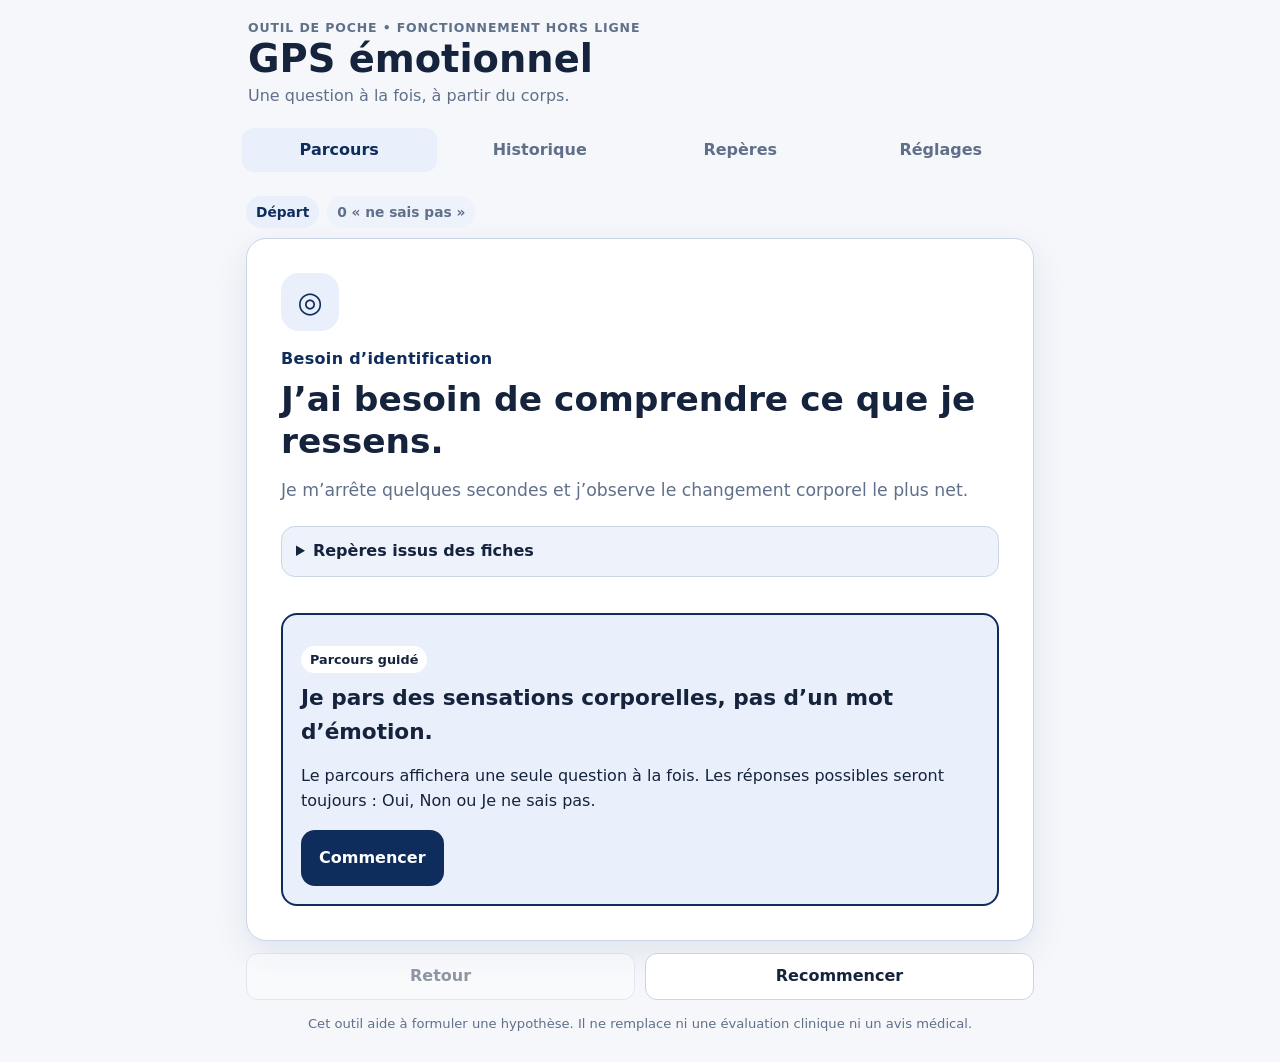
==== index.html @ 55e202b9 "Add files via upload" ====
<!doctype html>
<html lang="fr">
<head>
  <meta charset="utf-8">
  <meta name="viewport" content="width=device-width, initial-scale=1, viewport-fit=cover">
  <meta name="theme-color" content="#0f2d5c">
  <meta name="description" content="GPS émotionnel de poche : un parcours guidé, une question à la fois, pour formuler une hypothèse émotionnelle à partir des sensations corporelles.">
  <title>GPS émotionnel</title>
  <link rel="manifest" href="manifest.webmanifest">
  <link rel="icon" href="icons/icon-192.png" sizes="192x192">
  <link rel="apple-touch-icon" href="icons/icon-192.png">
  <link rel="stylesheet" href="styles.css">
</head>
<body>
  <a class="skip-link" href="#main">Aller au contenu</a>

  <header class="app-header">
    <div>
      <p class="eyebrow">Outil de poche • fonctionnement hors ligne</p>
      <h1>GPS émotionnel</h1>
      <p class="subtitle">Une question à la fois, à partir du corps.</p>
    </div>
    <button id="installButton" class="icon-button hidden" type="button" aria-label="Installer l’application">Installer</button>
  </header>

  <nav class="tabs" aria-label="Navigation principale">
    <button class="tab active" type="button" data-view="journey" aria-current="page">Parcours</button>
    <button class="tab" type="button" data-view="history">Historique</button>
    <button class="tab" type="button" data-view="references">Repères</button>
    <button class="tab" type="button" data-view="settings">Réglages</button>
  </nav>

  <main id="main" class="app-main">
    <section id="journeyView" class="view active" aria-labelledby="journeyTitle">
      <div class="journey-status" aria-label="Progression du parcours">
        <span id="stepLabel" class="status-chip">Départ</span>
        <span id="uncertaintyChip" class="status-chip neutral">0 « ne sais pas »</span>
      </div>

      <article class="question-card" aria-live="polite" aria-atomic="true">
        <div id="questionIcon" class="question-icon" aria-hidden="true">◎</div>
        <p id="questionKicker" class="question-kicker">Besoin d’identification</p>
        <h2 id="journeyTitle">J’ai besoin de comprendre ce que je ressens.</h2>
        <p id="questionText" class="question-text">Je m’arrête quelques secondes et j’observe le changement corporel le plus net.</p>

        <details id="questionDetails" class="question-details">
          <summary>Repères issus des fiches</summary>
          <div id="detailsContent"></div>
        </details>

        <div id="answerButtons" class="answer-grid" role="group" aria-label="Réponse">
          <button class="answer yes" type="button" data-answer="yes"><span>Oui</span><small>cela correspond</small></button>
          <button class="answer no" type="button" data-answer="no"><span>Non</span><small>cela ne correspond pas</small></button>
          <button class="answer unknown" type="button" data-answer="unknown"><span>Je ne sais pas</span><small>je marque l’incertitude</small></button>
        </div>

        <div id="candidatePanel" class="candidate-panel hidden"></div>
        <div id="resultPanel" class="result-panel hidden"></div>
      </article>

      <div class="journey-actions">
        <button id="backButton" class="secondary-button" type="button" disabled>Retour</button>
        <button id="restartButton" class="secondary-button" type="button">Recommencer</button>
      </div>

      <p class="clinical-note">Cet outil aide à formuler une hypothèse. Il ne remplace ni une évaluation clinique ni un avis médical.</p>
    </section>

    <section id="historyView" class="view" aria-labelledby="historyTitle">
      <div class="section-heading">
        <div>
          <p class="eyebrow">Données conservées uniquement sur cet appareil</p>
          <h2 id="historyTitle">Historique personnel</h2>
        </div>
        <div class="toolbar">
          <button id="exportCsvButton" class="secondary-button" type="button">Exporter CSV</button>
          <button id="exportJsonButton" class="secondary-button" type="button">Exporter JSON</button>
        </div>
      </div>
      <div id="historyEmpty" class="empty-state">Aucune observation enregistrée.</div>
      <div id="historyList" class="history-list"></div>
      <button id="clearHistoryButton" class="danger-button" type="button">Effacer l’historique local</button>
    </section>

    <section id="referencesView" class="view" aria-labelledby="referencesTitle">
      <div class="section-heading">
        <div>
          <p class="eyebrow">Transparence du modèle</p>
          <h2 id="referencesTitle">Repères et limites</h2>
        </div>
      </div>

      <article class="info-block">
        <h3>Principe de l’outil</h3>
        <p>Le parcours part des sensations corporelles, formule une hypothèse, puis vérifie la fonction adaptative proposée. Une même sensation peut correspondre à plusieurs états et plusieurs émotions peuvent coexister.</p>
      </article>

      <article class="info-block">
        <h3>Contenu repris des trois fiches initiales</h3>
        <ul>
          <li>Zones corporelles : tête/visage, gorge/poitrine, ventre, muscles/corps entier, sens/environnement.</li>
          <li>Profils : joie, colère, peur, tristesse, dégoût, anxiété, honte, apaisement.</li>
          <li>États à distinguer : surcharge sensorielle et fatigue/vide.</li>
          <li>Fonctions adaptatives formulées dans la fiche de psychoéducation.</li>
        </ul>
      </article>

      <article class="info-block">
        <h3>Références scientifiques utilisées pour l’architecture</h3>
        <ol class="references-list">
          <li>Nummenmaa L. et al. (2014). <em>Bodily maps of emotions</em>. PNAS, 111(2), 646–651.</li>
          <li>Kinnaird E. et al. (2019). <em>Investigating alexithymia in autism: A systematic review and meta-analysis</em>.</li>
          <li>Garfinkel S. N. et al. (2016). <em>Discrepancies between dimensions of interoception in autism</em>.</li>
          <li>Quadt L. et al. (2021). <em>Interoceptive training to target anxiety in autistic adults (ADIE)</em>.</li>
          <li>Costache M. E. et al. (2024). <em>Exploring emotion control and alexithymia in autistic adults using ecological momentary assessment</em>.</li>
        </ol>
      </article>

      <article class="warning-block">
        <h3>Limites importantes</h3>
        <p>Les signatures corporelles ne sont pas des biomarqueurs individuels. Le résultat est une hypothèse de travail. Un symptôme inhabituel, brutal ou médicalement inquiétant doit être évalué comme tel avant d’être interprété comme une émotion.</p>
      </article>
    </section>

    <section id="settingsView" class="view" aria-labelledby="settingsTitle">
      <div class="section-heading">
        <div>
          <p class="eyebrow">Confort de lecture</p>
          <h2 id="settingsTitle">Réglages</h2>
        </div>
      </div>

      <div class="settings-grid">
        <label class="setting-row" for="largeTextToggle">
          <span><strong>Texte agrandi</strong><small>Augmente la taille et l’espacement.</small></span>
          <input id="largeTextToggle" type="checkbox">
        </label>
        <label class="setting-row" for="contrastToggle">
          <span><strong>Contraste renforcé</strong><small>Accentue les contours et réduit les effets décoratifs.</small></span>
          <input id="contrastToggle" type="checkbox">
        </label>
        <label class="setting-row" for="motionToggle">
          <span><strong>Réduire les mouvements</strong><small>Désactive les transitions visuelles.</small></span>
          <input id="motionToggle" type="checkbox">
        </label>
      </div>

      <article class="info-block install-help">
        <h3>Installer sur le téléphone</h3>
        <p><strong>Android/Chrome :</strong> menu du navigateur → « Installer l’application » ou « Ajouter à l’écran d’accueil ».</p>
        <p><strong>iPhone/Safari :</strong> bouton Partager → « Sur l’écran d’accueil ».</p>
      </article>
    </section>
  </main>

  <div id="toast" class="toast" role="status" aria-live="polite"></div>
  <script src="app.js" defer></script>
</body>
</html>
---- styles.css ----
:root {
  color-scheme: light dark;
  --bg: #f5f7fb;
  --surface: #ffffff;
  --surface-soft: #eef3fb;
  --text: #15233d;
  --muted: #60708a;
  --border: #c9d4e5;
  --primary: #0f2d5c;
  --primary-soft: #e9f0fb;
  --yes: #1e7a45;
  --yes-soft: #eaf7ef;
  --no: #b5363b;
  --no-soft: #fff0f1;
  --unknown: #9a6414;
  --unknown-soft: #fff7e6;
  --shadow: 0 12px 34px rgba(15, 45, 92, 0.09);
  --radius: 20px;
  --tap: 56px;
  font-family: Inter, ui-sans-serif, system-ui, -apple-system, BlinkMacSystemFont, "Segoe UI", sans-serif;
}

@media (prefers-color-scheme: dark) {
  :root {
    --bg: #0d1422;
    --surface: #151f31;
    --surface-soft: #1b2940;
    --text: #f2f6ff;
    --muted: #b6c2d6;
    --border: #33445f;
    --primary: #9ec3ff;
    --primary-soft: #203858;
    --yes: #75d59b;
    --yes-soft: #153826;
    --no: #ff9da1;
    --no-soft: #4a2024;
    --unknown: #ffd284;
    --unknown-soft: #4b3517;
    --shadow: none;
  }
}

* { box-sizing: border-box; }
html { background: var(--bg); }
body {
  margin: 0;
  min-height: 100vh;
  background: var(--bg);
  color: var(--text);
  line-height: 1.55;
}
button, input, textarea { font: inherit; }
button { -webkit-tap-highlight-color: transparent; }
button:focus-visible, input:focus-visible, textarea:focus-visible, summary:focus-visible {
  outline: 3px solid #6aa6ff;
  outline-offset: 3px;
}
.hidden { display: none !important; }
.skip-link {
  position: absolute;
  left: -999px;
  top: 8px;
  padding: 10px 14px;
  background: var(--surface);
  color: var(--text);
  border: 2px solid var(--primary);
  border-radius: 10px;
  z-index: 100;
}
.skip-link:focus { left: 8px; }

.app-header {
  display: flex;
  align-items: center;
  justify-content: space-between;
  gap: 16px;
  max-width: 820px;
  margin: 0 auto;
  padding: calc(18px + env(safe-area-inset-top)) 18px 12px;
}
.eyebrow {
  margin: 0 0 2px;
  color: var(--muted);
  font-size: .78rem;
  letter-spacing: .07em;
  text-transform: uppercase;
  font-weight: 750;
}
h1 { margin: 0; font-size: clamp(1.6rem, 7vw, 2.4rem); line-height: 1.05; }
.subtitle { margin: 4px 0 0; color: var(--muted); }
.icon-button, .secondary-button, .danger-button {
  min-height: 44px;
  padding: 10px 14px;
  border-radius: 12px;
  border: 1px solid var(--border);
  background: var(--surface);
  color: var(--text);
  font-weight: 750;
  cursor: pointer;
}
.danger-button { border-color: var(--no); color: var(--no); }

.tabs {
  position: sticky;
  top: 0;
  z-index: 10;
  display: grid;
  grid-template-columns: repeat(4, 1fr);
  gap: 6px;
  max-width: 820px;
  margin: 0 auto;
  padding: 8px 12px;
  background: color-mix(in srgb, var(--bg) 88%, transparent);
  backdrop-filter: blur(12px);
}
.tab {
  min-height: 44px;
  border: 0;
  border-radius: 12px;
  background: transparent;
  color: var(--muted);
  font-weight: 750;
  cursor: pointer;
}
.tab.active { background: var(--primary-soft); color: var(--primary); }

.app-main { max-width: 820px; margin: 0 auto; padding: 12px 16px calc(28px + env(safe-area-inset-bottom)); }
.view { display: none; }
.view.active { display: block; }

.journey-status { display: flex; flex-wrap: wrap; gap: 8px; margin: 4px 0 10px; }
.status-chip {
  display: inline-flex;
  align-items: center;
  min-height: 32px;
  padding: 5px 10px;
  border-radius: 999px;
  background: var(--primary-soft);
  color: var(--primary);
  font-size: .86rem;
  font-weight: 800;
}
.status-chip.neutral { background: var(--surface-soft); color: var(--muted); }

.question-card {
  min-height: 520px;
  padding: clamp(20px, 5vw, 34px);
  border: 1px solid var(--border);
  border-radius: var(--radius);
  background: var(--surface);
  box-shadow: var(--shadow);
  display: flex;
  flex-direction: column;
  justify-content: center;
}
.question-icon {
  width: 58px;
  height: 58px;
  display: grid;
  place-items: center;
  border-radius: 18px;
  background: var(--primary-soft);
  color: var(--primary);
  font-size: 1.8rem;
  font-weight: 900;
  margin-bottom: 16px;
}
.question-kicker { margin: 0 0 7px; color: var(--primary); font-weight: 850; letter-spacing: .02em; }
.question-card h2 { margin: 0; font-size: clamp(1.45rem, 6vw, 2.15rem); line-height: 1.22; }
.question-text { margin: 14px 0 18px; font-size: 1.08rem; color: var(--muted); }
.question-details {
  margin: 4px 0 22px;
  padding: 12px 14px;
  border: 1px solid var(--border);
  border-radius: 14px;
  background: var(--surface-soft);
}
.question-details summary { cursor: pointer; font-weight: 800; }
.question-details ul { margin: 10px 0 0; padding-left: 20px; }

.answer-grid { display: grid; grid-template-columns: repeat(3, 1fr); gap: 10px; margin-top: auto; }
.answer {
  min-height: 88px;
  border: 2px solid currentColor;
  border-radius: 16px;
  padding: 12px 8px;
  background: transparent;
  cursor: pointer;
  display: flex;
  flex-direction: column;
  justify-content: center;
  gap: 2px;
}
.answer span { font-size: 1.1rem; font-weight: 900; }
.answer small { font-size: .75rem; line-height: 1.2; }
.answer.yes { color: var(--yes); background: var(--yes-soft); }
.answer.no { color: var(--no); background: var(--no-soft); }
.answer.unknown { color: var(--unknown); background: var(--unknown-soft); }
.answer:active { transform: translateY(1px); }

.candidate-panel, .result-panel {
  margin-top: 14px;
  padding: 18px;
  border: 2px solid var(--primary);
  border-radius: 16px;
  background: var(--primary-soft);
}
.candidate-panel h3, .result-panel h3 { margin: 0 0 8px; font-size: 1.35rem; }
.candidate-tag { display: inline-flex; margin-bottom: 8px; padding: 4px 9px; border-radius: 999px; background: var(--surface); font-size: .8rem; font-weight: 850; }
.result-emotions { display: grid; gap: 10px; margin: 12px 0; }
.result-emotion { padding: 14px; border: 1px solid var(--border); border-radius: 14px; background: var(--surface); }
.result-emotion strong { font-size: 1.15rem; }
.result-meta { display: grid; grid-template-columns: repeat(2, 1fr); gap: 10px; margin: 12px 0; }
.metric { padding: 12px; border-radius: 12px; background: var(--surface); border: 1px solid var(--border); }
.metric small { display: block; color: var(--muted); }
.result-form { display: grid; gap: 12px; margin-top: 18px; }
.result-form label { font-weight: 800; }
.result-form input[type="range"] { width: 100%; }
.result-form textarea {
  width: 100%;
  min-height: 94px;
  margin-top: 6px;
  padding: 12px;
  resize: vertical;
  border: 1px solid var(--border);
  border-radius: 12px;
  background: var(--surface);
  color: var(--text);
}
.primary-button {
  min-height: var(--tap);
  border: 0;
  border-radius: 14px;
  padding: 12px 18px;
  background: var(--primary);
  color: #fff;
  font-weight: 900;
  cursor: pointer;
}

.journey-actions { display: flex; justify-content: space-between; gap: 10px; margin-top: 12px; }
.journey-actions button { flex: 1; }
button:disabled { opacity: .45; cursor: not-allowed; }
.clinical-note { margin: 14px 6px 0; color: var(--muted); font-size: .82rem; text-align: center; }

.section-heading { display: flex; align-items: end; justify-content: space-between; gap: 16px; margin: 8px 0 18px; }
.section-heading h2 { margin: 0; }
.toolbar { display: flex; flex-wrap: wrap; gap: 8px; }
.empty-state, .info-block, .warning-block {
  margin: 12px 0;
  padding: 18px;
  border: 1px solid var(--border);
  border-radius: 16px;
  background: var(--surface);
}
.warning-block { border-color: var(--unknown); background: var(--unknown-soft); }
.info-block h3, .warning-block h3 { margin-top: 0; }
.references-list { padding-left: 20px; }
.history-list { display: grid; gap: 10px; margin-bottom: 14px; }
.history-item { padding: 15px; border: 1px solid var(--border); border-radius: 14px; background: var(--surface); }
.history-item h3 { margin: 0 0 3px; }
.history-item p { margin: 5px 0; color: var(--muted); }
.history-item .history-meta { display: flex; flex-wrap: wrap; gap: 7px; margin-top: 8px; }
.history-item .status-chip { font-size: .75rem; }

.settings-grid { display: grid; gap: 10px; }
.setting-row {
  display: flex;
  align-items: center;
  justify-content: space-between;
  gap: 20px;
  min-height: 78px;
  padding: 14px 16px;
  border: 1px solid var(--border);
  border-radius: 15px;
  background: var(--surface);
}
.setting-row small { display: block; color: var(--muted); }
.setting-row input { width: 24px; height: 24px; }
.install-help { margin-top: 18px; }
.toast {
  position: fixed;
  left: 50%;
  bottom: calc(16px + env(safe-area-inset-bottom));
  transform: translateX(-50%);
  max-width: calc(100% - 32px);
  padding: 12px 16px;
  border-radius: 12px;
  background: #061a38;
  color: white;
  box-shadow: var(--shadow);
  opacity: 0;
  pointer-events: none;
  transition: opacity .18s ease;
  z-index: 100;
}
.toast.show { opacity: 1; }

body.large-text { font-size: 1.14rem; }
body.large-text .question-card { min-height: 600px; }
body.high-contrast { --border: #3b4a63; --shadow: none; }
body.high-contrast .question-card, body.high-contrast .info-block, body.high-contrast .history-item { border-width: 2px; }
body.reduce-motion *, body.reduce-motion *::before, body.reduce-motion *::after { transition: none !important; scroll-behavior: auto !important; }

@media (max-width: 620px) {
  .answer-grid { grid-template-columns: 1fr; }
  .answer { min-height: 66px; flex-direction: row; align-items: center; justify-content: space-between; text-align: left; padding: 12px 16px; }
  .answer small { text-align: right; max-width: 52%; }
  .question-card { min-height: 0; }
  .section-heading { align-items: stretch; flex-direction: column; }
  .toolbar { display: grid; grid-template-columns: 1fr 1fr; }
  .result-meta { grid-template-columns: 1fr; }
  .tab { font-size: .82rem; }
}
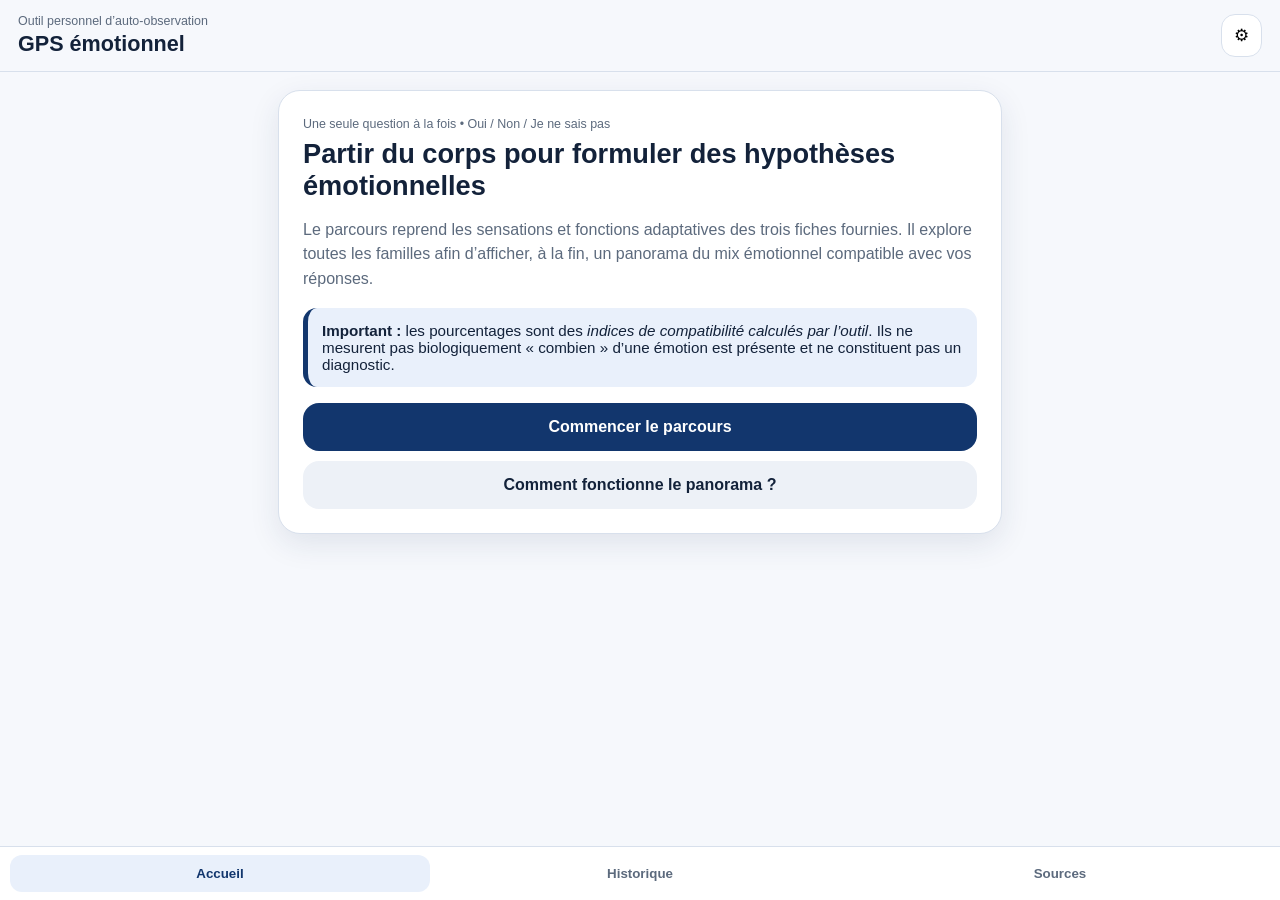
==== commit 93666538: "Add files via upload" ====
--- a/index.html
+++ b/index.html
@@ -2,158 +2,50 @@
 <html lang="fr">
 <head>
   <meta charset="utf-8">
-  <meta name="viewport" content="width=device-width, initial-scale=1, viewport-fit=cover">
-  <meta name="theme-color" content="#0f2d5c">
-  <meta name="description" content="GPS émotionnel de poche : un parcours guidé, une question à la fois, pour formuler une hypothèse émotionnelle à partir des sensations corporelles.">
+  <meta name="viewport" content="width=device-width,initial-scale=1,viewport-fit=cover">
+  <meta name="theme-color" content="#12366d">
+  <meta name="apple-mobile-web-app-capable" content="yes">
+  <meta name="apple-mobile-web-app-status-bar-style" content="default">
+  <meta name="apple-mobile-web-app-title" content="GPS émotionnel">
   <title>GPS émotionnel</title>
   <link rel="manifest" href="manifest.webmanifest">
-  <link rel="icon" href="icons/icon-192.png" sizes="192x192">
   <link rel="apple-touch-icon" href="icons/icon-192.png">
   <link rel="stylesheet" href="styles.css">
 </head>
 <body>
-  <a class="skip-link" href="#main">Aller au contenu</a>
-
   <header class="app-header">
     <div>
-      <p class="eyebrow">Outil de poche • fonctionnement hors ligne</p>
+      <p class="eyebrow">Outil personnel d’auto-observation</p>
       <h1>GPS émotionnel</h1>
-      <p class="subtitle">Une question à la fois, à partir du corps.</p>
     </div>
-    <button id="installButton" class="icon-button hidden" type="button" aria-label="Installer l’application">Installer</button>
+    <button id="settingsBtn" class="icon-btn" type="button" aria-label="Réglages">⚙</button>
   </header>
 
-  <nav class="tabs" aria-label="Navigation principale">
-    <button class="tab active" type="button" data-view="journey" aria-current="page">Parcours</button>
-    <button class="tab" type="button" data-view="history">Historique</button>
-    <button class="tab" type="button" data-view="references">Repères</button>
-    <button class="tab" type="button" data-view="settings">Réglages</button>
+  <main id="app" class="app-shell" aria-live="polite"></main>
+
+  <nav class="bottom-nav" aria-label="Navigation principale">
+    <button data-view="home" class="nav-btn active" type="button">Accueil</button>
+    <button data-view="history" class="nav-btn" type="button">Historique</button>
+    <button data-view="sources" class="nav-btn" type="button">Sources</button>
   </nav>
 
-  <main id="main" class="app-main">
-    <section id="journeyView" class="view active" aria-labelledby="journeyTitle">
-      <div class="journey-status" aria-label="Progression du parcours">
-        <span id="stepLabel" class="status-chip">Départ</span>
-        <span id="uncertaintyChip" class="status-chip neutral">0 « ne sais pas »</span>
-      </div>
+  <dialog id="settingsDialog">
+    <div class="dialog-head">
+      <h2>Réglages</h2>
+      <button id="closeSettings" class="icon-btn" type="button" aria-label="Fermer">✕</button>
+    </div>
+    <label class="setting-row">Taille du texte
+      <select id="fontSizeSelect">
+        <option value="normal">Normale</option>
+        <option value="large">Grande</option>
+        <option value="xlarge">Très grande</option>
+      </select>
+    </label>
+    <label class="setting-row"><input id="contrastToggle" type="checkbox"> Contraste renforcé</label>
+    <label class="setting-row"><input id="motionToggle" type="checkbox"> Réduire les animations</label>
+    <button id="clearHistoryBtn" class="danger-btn" type="button">Effacer l’historique</button>
+  </dialog>
 
-      <article class="question-card" aria-live="polite" aria-atomic="true">
-        <div id="questionIcon" class="question-icon" aria-hidden="true">◎</div>
-        <p id="questionKicker" class="question-kicker">Besoin d’identification</p>
-        <h2 id="journeyTitle">J’ai besoin de comprendre ce que je ressens.</h2>
-        <p id="questionText" class="question-text">Je m’arrête quelques secondes et j’observe le changement corporel le plus net.</p>
-
-        <details id="questionDetails" class="question-details">
-          <summary>Repères issus des fiches</summary>
-          <div id="detailsContent"></div>
-        </details>
-
-        <div id="answerButtons" class="answer-grid" role="group" aria-label="Réponse">
-          <button class="answer yes" type="button" data-answer="yes"><span>Oui</span><small>cela correspond</small></button>
-          <button class="answer no" type="button" data-answer="no"><span>Non</span><small>cela ne correspond pas</small></button>
-          <button class="answer unknown" type="button" data-answer="unknown"><span>Je ne sais pas</span><small>je marque l’incertitude</small></button>
-        </div>
-
-        <div id="candidatePanel" class="candidate-panel hidden"></div>
-        <div id="resultPanel" class="result-panel hidden"></div>
-      </article>
-
-      <div class="journey-actions">
-        <button id="backButton" class="secondary-button" type="button" disabled>Retour</button>
-        <button id="restartButton" class="secondary-button" type="button">Recommencer</button>
-      </div>
-
-      <p class="clinical-note">Cet outil aide à formuler une hypothèse. Il ne remplace ni une évaluation clinique ni un avis médical.</p>
-    </section>
-
-    <section id="historyView" class="view" aria-labelledby="historyTitle">
-      <div class="section-heading">
-        <div>
-          <p class="eyebrow">Données conservées uniquement sur cet appareil</p>
-          <h2 id="historyTitle">Historique personnel</h2>
-        </div>
-        <div class="toolbar">
-          <button id="exportCsvButton" class="secondary-button" type="button">Exporter CSV</button>
-          <button id="exportJsonButton" class="secondary-button" type="button">Exporter JSON</button>
-        </div>
-      </div>
-      <div id="historyEmpty" class="empty-state">Aucune observation enregistrée.</div>
-      <div id="historyList" class="history-list"></div>
-      <button id="clearHistoryButton" class="danger-button" type="button">Effacer l’historique local</button>
-    </section>
-
-    <section id="referencesView" class="view" aria-labelledby="referencesTitle">
-      <div class="section-heading">
-        <div>
-          <p class="eyebrow">Transparence du modèle</p>
-          <h2 id="referencesTitle">Repères et limites</h2>
-        </div>
-      </div>
-
-      <article class="info-block">
-        <h3>Principe de l’outil</h3>
-        <p>Le parcours part des sensations corporelles, formule une hypothèse, puis vérifie la fonction adaptative proposée. Une même sensation peut correspondre à plusieurs états et plusieurs émotions peuvent coexister.</p>
-      </article>
-
-      <article class="info-block">
-        <h3>Contenu repris des trois fiches initiales</h3>
-        <ul>
-          <li>Zones corporelles : tête/visage, gorge/poitrine, ventre, muscles/corps entier, sens/environnement.</li>
-          <li>Profils : joie, colère, peur, tristesse, dégoût, anxiété, honte, apaisement.</li>
-          <li>États à distinguer : surcharge sensorielle et fatigue/vide.</li>
-          <li>Fonctions adaptatives formulées dans la fiche de psychoéducation.</li>
-        </ul>
-      </article>
-
-      <article class="info-block">
-        <h3>Références scientifiques utilisées pour l’architecture</h3>
-        <ol class="references-list">
-          <li>Nummenmaa L. et al. (2014). <em>Bodily maps of emotions</em>. PNAS, 111(2), 646–651.</li>
-          <li>Kinnaird E. et al. (2019). <em>Investigating alexithymia in autism: A systematic review and meta-analysis</em>.</li>
-          <li>Garfinkel S. N. et al. (2016). <em>Discrepancies between dimensions of interoception in autism</em>.</li>
-          <li>Quadt L. et al. (2021). <em>Interoceptive training to target anxiety in autistic adults (ADIE)</em>.</li>
-          <li>Costache M. E. et al. (2024). <em>Exploring emotion control and alexithymia in autistic adults using ecological momentary assessment</em>.</li>
-        </ol>
-      </article>
-
-      <article class="warning-block">
-        <h3>Limites importantes</h3>
-        <p>Les signatures corporelles ne sont pas des biomarqueurs individuels. Le résultat est une hypothèse de travail. Un symptôme inhabituel, brutal ou médicalement inquiétant doit être évalué comme tel avant d’être interprété comme une émotion.</p>
-      </article>
-    </section>
-
-    <section id="settingsView" class="view" aria-labelledby="settingsTitle">
-      <div class="section-heading">
-        <div>
-          <p class="eyebrow">Confort de lecture</p>
-          <h2 id="settingsTitle">Réglages</h2>
-        </div>
-      </div>
-
-      <div class="settings-grid">
-        <label class="setting-row" for="largeTextToggle">
-          <span><strong>Texte agrandi</strong><small>Augmente la taille et l’espacement.</small></span>
-          <input id="largeTextToggle" type="checkbox">
-        </label>
-        <label class="setting-row" for="contrastToggle">
-          <span><strong>Contraste renforcé</strong><small>Accentue les contours et réduit les effets décoratifs.</small></span>
-          <input id="contrastToggle" type="checkbox">
-        </label>
-        <label class="setting-row" for="motionToggle">
-          <span><strong>Réduire les mouvements</strong><small>Désactive les transitions visuelles.</small></span>
-          <input id="motionToggle" type="checkbox">
-        </label>
-      </div>
-
-      <article class="info-block install-help">
-        <h3>Installer sur le téléphone</h3>
-        <p><strong>Android/Chrome :</strong> menu du navigateur → « Installer l’application » ou « Ajouter à l’écran d’accueil ».</p>
-        <p><strong>iPhone/Safari :</strong> bouton Partager → « Sur l’écran d’accueil ».</p>
-      </article>
-    </section>
-  </main>
-
-  <div id="toast" class="toast" role="status" aria-live="polite"></div>
   <script src="app.js" defer></script>
 </body>
 </html>
--- a/styles.css
+++ b/styles.css
@@ -1,314 +1,24 @@
-:root {
-  color-scheme: light dark;
-  --bg: #f5f7fb;
-  --surface: #ffffff;
-  --surface-soft: #eef3fb;
-  --text: #15233d;
-  --muted: #60708a;
-  --border: #c9d4e5;
-  --primary: #0f2d5c;
-  --primary-soft: #e9f0fb;
-  --yes: #1e7a45;
-  --yes-soft: #eaf7ef;
-  --no: #b5363b;
-  --no-soft: #fff0f1;
-  --unknown: #9a6414;
-  --unknown-soft: #fff7e6;
-  --shadow: 0 12px 34px rgba(15, 45, 92, 0.09);
-  --radius: 20px;
-  --tap: 56px;
-  font-family: Inter, ui-sans-serif, system-ui, -apple-system, BlinkMacSystemFont, "Segoe UI", sans-serif;
+:root{
+  --bg:#f6f8fc;--card:#fff;--text:#13223a;--muted:#5c6a7d;--line:#d8e0ec;
+  --primary:#12366d;--primary-soft:#e9f0fb;--yes:#16794a;--no:#b43b3b;--unknown:#8a6500;
+  --shadow:0 10px 30px rgba(27,50,86,.10);--radius:22px;
 }
-
-@media (prefers-color-scheme: dark) {
-  :root {
-    --bg: #0d1422;
-    --surface: #151f31;
-    --surface-soft: #1b2940;
-    --text: #f2f6ff;
-    --muted: #b6c2d6;
-    --border: #33445f;
-    --primary: #9ec3ff;
-    --primary-soft: #203858;
-    --yes: #75d59b;
-    --yes-soft: #153826;
-    --no: #ff9da1;
-    --no-soft: #4a2024;
-    --unknown: #ffd284;
-    --unknown-soft: #4b3517;
-    --shadow: none;
-  }
-}
-
-* { box-sizing: border-box; }
-html { background: var(--bg); }
-body {
-  margin: 0;
-  min-height: 100vh;
-  background: var(--bg);
-  color: var(--text);
-  line-height: 1.55;
-}
-button, input, textarea { font: inherit; }
-button { -webkit-tap-highlight-color: transparent; }
-button:focus-visible, input:focus-visible, textarea:focus-visible, summary:focus-visible {
-  outline: 3px solid #6aa6ff;
-  outline-offset: 3px;
-}
-.hidden { display: none !important; }
-.skip-link {
-  position: absolute;
-  left: -999px;
-  top: 8px;
-  padding: 10px 14px;
-  background: var(--surface);
-  color: var(--text);
-  border: 2px solid var(--primary);
-  border-radius: 10px;
-  z-index: 100;
-}
-.skip-link:focus { left: 8px; }
-
-.app-header {
-  display: flex;
-  align-items: center;
-  justify-content: space-between;
-  gap: 16px;
-  max-width: 820px;
-  margin: 0 auto;
-  padding: calc(18px + env(safe-area-inset-top)) 18px 12px;
-}
-.eyebrow {
-  margin: 0 0 2px;
-  color: var(--muted);
-  font-size: .78rem;
-  letter-spacing: .07em;
-  text-transform: uppercase;
-  font-weight: 750;
-}
-h1 { margin: 0; font-size: clamp(1.6rem, 7vw, 2.4rem); line-height: 1.05; }
-.subtitle { margin: 4px 0 0; color: var(--muted); }
-.icon-button, .secondary-button, .danger-button {
-  min-height: 44px;
-  padding: 10px 14px;
-  border-radius: 12px;
-  border: 1px solid var(--border);
-  background: var(--surface);
-  color: var(--text);
-  font-weight: 750;
-  cursor: pointer;
-}
-.danger-button { border-color: var(--no); color: var(--no); }
-
-.tabs {
-  position: sticky;
-  top: 0;
-  z-index: 10;
-  display: grid;
-  grid-template-columns: repeat(4, 1fr);
-  gap: 6px;
-  max-width: 820px;
-  margin: 0 auto;
-  padding: 8px 12px;
-  background: color-mix(in srgb, var(--bg) 88%, transparent);
-  backdrop-filter: blur(12px);
-}
-.tab {
-  min-height: 44px;
-  border: 0;
-  border-radius: 12px;
-  background: transparent;
-  color: var(--muted);
-  font-weight: 750;
-  cursor: pointer;
-}
-.tab.active { background: var(--primary-soft); color: var(--primary); }
-
-.app-main { max-width: 820px; margin: 0 auto; padding: 12px 16px calc(28px + env(safe-area-inset-bottom)); }
-.view { display: none; }
-.view.active { display: block; }
-
-.journey-status { display: flex; flex-wrap: wrap; gap: 8px; margin: 4px 0 10px; }
-.status-chip {
-  display: inline-flex;
-  align-items: center;
-  min-height: 32px;
-  padding: 5px 10px;
-  border-radius: 999px;
-  background: var(--primary-soft);
-  color: var(--primary);
-  font-size: .86rem;
-  font-weight: 800;
-}
-.status-chip.neutral { background: var(--surface-soft); color: var(--muted); }
-
-.question-card {
-  min-height: 520px;
-  padding: clamp(20px, 5vw, 34px);
-  border: 1px solid var(--border);
-  border-radius: var(--radius);
-  background: var(--surface);
-  box-shadow: var(--shadow);
-  display: flex;
-  flex-direction: column;
-  justify-content: center;
-}
-.question-icon {
-  width: 58px;
-  height: 58px;
-  display: grid;
-  place-items: center;
-  border-radius: 18px;
-  background: var(--primary-soft);
-  color: var(--primary);
-  font-size: 1.8rem;
-  font-weight: 900;
-  margin-bottom: 16px;
-}
-.question-kicker { margin: 0 0 7px; color: var(--primary); font-weight: 850; letter-spacing: .02em; }
-.question-card h2 { margin: 0; font-size: clamp(1.45rem, 6vw, 2.15rem); line-height: 1.22; }
-.question-text { margin: 14px 0 18px; font-size: 1.08rem; color: var(--muted); }
-.question-details {
-  margin: 4px 0 22px;
-  padding: 12px 14px;
-  border: 1px solid var(--border);
-  border-radius: 14px;
-  background: var(--surface-soft);
-}
-.question-details summary { cursor: pointer; font-weight: 800; }
-.question-details ul { margin: 10px 0 0; padding-left: 20px; }
-
-.answer-grid { display: grid; grid-template-columns: repeat(3, 1fr); gap: 10px; margin-top: auto; }
-.answer {
-  min-height: 88px;
-  border: 2px solid currentColor;
-  border-radius: 16px;
-  padding: 12px 8px;
-  background: transparent;
-  cursor: pointer;
-  display: flex;
-  flex-direction: column;
-  justify-content: center;
-  gap: 2px;
-}
-.answer span { font-size: 1.1rem; font-weight: 900; }
-.answer small { font-size: .75rem; line-height: 1.2; }
-.answer.yes { color: var(--yes); background: var(--yes-soft); }
-.answer.no { color: var(--no); background: var(--no-soft); }
-.answer.unknown { color: var(--unknown); background: var(--unknown-soft); }
-.answer:active { transform: translateY(1px); }
-
-.candidate-panel, .result-panel {
-  margin-top: 14px;
-  padding: 18px;
-  border: 2px solid var(--primary);
-  border-radius: 16px;
-  background: var(--primary-soft);
-}
-.candidate-panel h3, .result-panel h3 { margin: 0 0 8px; font-size: 1.35rem; }
-.candidate-tag { display: inline-flex; margin-bottom: 8px; padding: 4px 9px; border-radius: 999px; background: var(--surface); font-size: .8rem; font-weight: 850; }
-.result-emotions { display: grid; gap: 10px; margin: 12px 0; }
-.result-emotion { padding: 14px; border: 1px solid var(--border); border-radius: 14px; background: var(--surface); }
-.result-emotion strong { font-size: 1.15rem; }
-.result-meta { display: grid; grid-template-columns: repeat(2, 1fr); gap: 10px; margin: 12px 0; }
-.metric { padding: 12px; border-radius: 12px; background: var(--surface); border: 1px solid var(--border); }
-.metric small { display: block; color: var(--muted); }
-.result-form { display: grid; gap: 12px; margin-top: 18px; }
-.result-form label { font-weight: 800; }
-.result-form input[type="range"] { width: 100%; }
-.result-form textarea {
-  width: 100%;
-  min-height: 94px;
-  margin-top: 6px;
-  padding: 12px;
-  resize: vertical;
-  border: 1px solid var(--border);
-  border-radius: 12px;
-  background: var(--surface);
-  color: var(--text);
-}
-.primary-button {
-  min-height: var(--tap);
-  border: 0;
-  border-radius: 14px;
-  padding: 12px 18px;
-  background: var(--primary);
-  color: #fff;
-  font-weight: 900;
-  cursor: pointer;
-}
-
-.journey-actions { display: flex; justify-content: space-between; gap: 10px; margin-top: 12px; }
-.journey-actions button { flex: 1; }
-button:disabled { opacity: .45; cursor: not-allowed; }
-.clinical-note { margin: 14px 6px 0; color: var(--muted); font-size: .82rem; text-align: center; }
-
-.section-heading { display: flex; align-items: end; justify-content: space-between; gap: 16px; margin: 8px 0 18px; }
-.section-heading h2 { margin: 0; }
-.toolbar { display: flex; flex-wrap: wrap; gap: 8px; }
-.empty-state, .info-block, .warning-block {
-  margin: 12px 0;
-  padding: 18px;
-  border: 1px solid var(--border);
-  border-radius: 16px;
-  background: var(--surface);
-}
-.warning-block { border-color: var(--unknown); background: var(--unknown-soft); }
-.info-block h3, .warning-block h3 { margin-top: 0; }
-.references-list { padding-left: 20px; }
-.history-list { display: grid; gap: 10px; margin-bottom: 14px; }
-.history-item { padding: 15px; border: 1px solid var(--border); border-radius: 14px; background: var(--surface); }
-.history-item h3 { margin: 0 0 3px; }
-.history-item p { margin: 5px 0; color: var(--muted); }
-.history-item .history-meta { display: flex; flex-wrap: wrap; gap: 7px; margin-top: 8px; }
-.history-item .status-chip { font-size: .75rem; }
-
-.settings-grid { display: grid; gap: 10px; }
-.setting-row {
-  display: flex;
-  align-items: center;
-  justify-content: space-between;
-  gap: 20px;
-  min-height: 78px;
-  padding: 14px 16px;
-  border: 1px solid var(--border);
-  border-radius: 15px;
-  background: var(--surface);
-}
-.setting-row small { display: block; color: var(--muted); }
-.setting-row input { width: 24px; height: 24px; }
-.install-help { margin-top: 18px; }
-.toast {
-  position: fixed;
-  left: 50%;
-  bottom: calc(16px + env(safe-area-inset-bottom));
-  transform: translateX(-50%);
-  max-width: calc(100% - 32px);
-  padding: 12px 16px;
-  border-radius: 12px;
-  background: #061a38;
-  color: white;
-  box-shadow: var(--shadow);
-  opacity: 0;
-  pointer-events: none;
-  transition: opacity .18s ease;
-  z-index: 100;
-}
-.toast.show { opacity: 1; }
-
-body.large-text { font-size: 1.14rem; }
-body.large-text .question-card { min-height: 600px; }
-body.high-contrast { --border: #3b4a63; --shadow: none; }
-body.high-contrast .question-card, body.high-contrast .info-block, body.high-contrast .history-item { border-width: 2px; }
-body.reduce-motion *, body.reduce-motion *::before, body.reduce-motion *::after { transition: none !important; scroll-behavior: auto !important; }
-
-@media (max-width: 620px) {
-  .answer-grid { grid-template-columns: 1fr; }
-  .answer { min-height: 66px; flex-direction: row; align-items: center; justify-content: space-between; text-align: left; padding: 12px 16px; }
-  .answer small { text-align: right; max-width: 52%; }
-  .question-card { min-height: 0; }
-  .section-heading { align-items: stretch; flex-direction: column; }
-  .toolbar { display: grid; grid-template-columns: 1fr 1fr; }
-  .result-meta { grid-template-columns: 1fr; }
-  .tab { font-size: .82rem; }
-}
+*{box-sizing:border-box}html{font-family:-apple-system,BlinkMacSystemFont,"Segoe UI",Roboto,Arial,sans-serif;background:var(--bg);color:var(--text)}
+body{margin:0;min-height:100vh;padding-bottom:86px}.app-header{position:sticky;top:0;z-index:4;display:flex;justify-content:space-between;align-items:center;padding:calc(14px + env(safe-area-inset-top)) 18px 14px;background:rgba(246,248,252,.96);backdrop-filter:blur(12px);border-bottom:1px solid var(--line)}
+.eyebrow{margin:0 0 3px;color:var(--muted);font-size:.78rem}.app-header h1{margin:0;font-size:1.35rem}.icon-btn{border:1px solid var(--line);background:var(--card);border-radius:14px;padding:10px 12px;font-size:1.05rem}
+.app-shell{max-width:760px;margin:0 auto;padding:18px}.card{background:var(--card);border:1px solid var(--line);border-radius:var(--radius);padding:20px;box-shadow:var(--shadow)}
+.hero{padding:24px}.hero h2{font-size:1.7rem;margin:.2rem 0 .7rem}.hero p{color:var(--muted);line-height:1.55}.notice{background:var(--primary-soft);border-left:5px solid var(--primary);padding:14px;border-radius:14px;margin:16px 0;font-size:.95rem}
+.primary-btn,.secondary-btn,.answer-btn,.danger-btn{width:100%;border:0;border-radius:16px;padding:15px 16px;font-weight:700;font-size:1rem}.primary-btn{background:var(--primary);color:#fff}.secondary-btn{background:#edf1f7;color:var(--text);margin-top:10px}.danger-btn{background:#ffe9e9;color:#8b1f1f;margin-top:20px}
+.progress-wrap{margin-bottom:14px}.progress-track{height:10px;background:#e6ebf2;border-radius:99px;overflow:hidden}.progress-bar{height:100%;background:var(--primary);width:0;transition:width .25s ease}.progress-label{display:flex;justify-content:space-between;color:var(--muted);font-size:.82rem;margin-bottom:7px}
+.question-card .step{color:var(--primary);font-weight:800;font-size:.85rem;text-transform:uppercase;letter-spacing:.04em}.question-card h2{font-size:1.45rem;line-height:1.25;margin:.7rem 0}.question-card p{color:var(--muted);line-height:1.5}.cue-list{margin:14px 0;padding:0;list-style:none;display:grid;gap:8px}.cue-list li{background:#f4f6fa;border-radius:12px;padding:10px 12px}
+.answers{display:grid;gap:10px;margin-top:18px}.answer-btn.yes{background:#e5f5ec;color:var(--yes)}.answer-btn.no{background:#fdeaea;color:var(--no)}.answer-btn.unknown{background:#fff4d8;color:var(--unknown)}
+.small-link{border:0;background:transparent;color:var(--primary);text-decoration:underline;padding:10px 0}.result-header{text-align:center}.result-header h2{font-size:1.6rem;margin:.4rem 0}.confidence{display:inline-block;border-radius:99px;padding:7px 11px;background:var(--primary-soft);font-weight:700}
+.mix-list{display:grid;gap:14px;margin-top:18px}.mix-row{display:grid;grid-template-columns:110px 1fr 48px;align-items:center;gap:10px}.mix-name{font-weight:700}.bar-track{height:14px;background:#e9edf3;border-radius:99px;overflow:hidden}.bar-fill{height:100%;background:var(--primary);border-radius:99px}.mix-value{text-align:right;font-variant-numeric:tabular-nums;font-weight:800}
+.result-note{margin-top:18px;padding:14px;border-radius:14px;background:#fff8dc;color:#594700}.result-grid{display:grid;gap:12px;margin-top:18px}.mini-card{border:1px solid var(--line);border-radius:16px;padding:14px}.mini-card h3{margin:0 0 8px;font-size:1rem}.mini-card p{margin:0;color:var(--muted);line-height:1.45}
+.field{margin-top:16px}.field label{display:block;font-weight:700;margin-bottom:7px}.field input,.field textarea,.field select{width:100%;border:1px solid var(--line);border-radius:14px;padding:12px;font:inherit;background:#fff}.field textarea{min-height:90px;resize:vertical}
+.history-item{border-bottom:1px solid var(--line);padding:14px 0}.history-item:last-child{border:0}.history-top{display:flex;justify-content:space-between;gap:10px}.history-mix{color:var(--muted);font-size:.9rem;margin-top:6px}.empty{text-align:center;color:var(--muted);padding:30px 10px}
+.bottom-nav{position:fixed;bottom:0;left:0;right:0;z-index:5;display:grid;grid-template-columns:repeat(3,1fr);background:rgba(255,255,255,.96);backdrop-filter:blur(14px);border-top:1px solid var(--line);padding:8px 10px calc(8px + env(safe-area-inset-bottom))}.nav-btn{border:0;background:transparent;padding:11px;border-radius:12px;color:var(--muted);font-weight:700}.nav-btn.active{background:var(--primary-soft);color:var(--primary)}
+dialog{width:min(92vw,520px);border:0;border-radius:22px;padding:20px;box-shadow:var(--shadow)}dialog::backdrop{background:rgba(10,20,35,.45)}.dialog-head{display:flex;justify-content:space-between;align-items:center}.setting-row{display:flex;justify-content:space-between;align-items:center;gap:12px;padding:14px 0;border-bottom:1px solid var(--line)}
+body.font-large{font-size:18px}body.font-xlarge{font-size:20px}body.high-contrast{--bg:#fff;--card:#fff;--text:#000;--muted:#222;--line:#000;--primary:#000;--primary-soft:#eee}body.reduce-motion *{transition:none!important;animation:none!important}
+@media(max-width:520px){.mix-row{grid-template-columns:92px 1fr 44px}.app-shell{padding:14px}.card{padding:17px}.hero h2{font-size:1.48rem}.question-card h2{font-size:1.3rem}}
+@media print{.bottom-nav,.app-header,.answer-btn,.primary-btn,.secondary-btn,.icon-btn{display:none!important}body{padding:0}.app-shell{max-width:none}.card{box-shadow:none}}
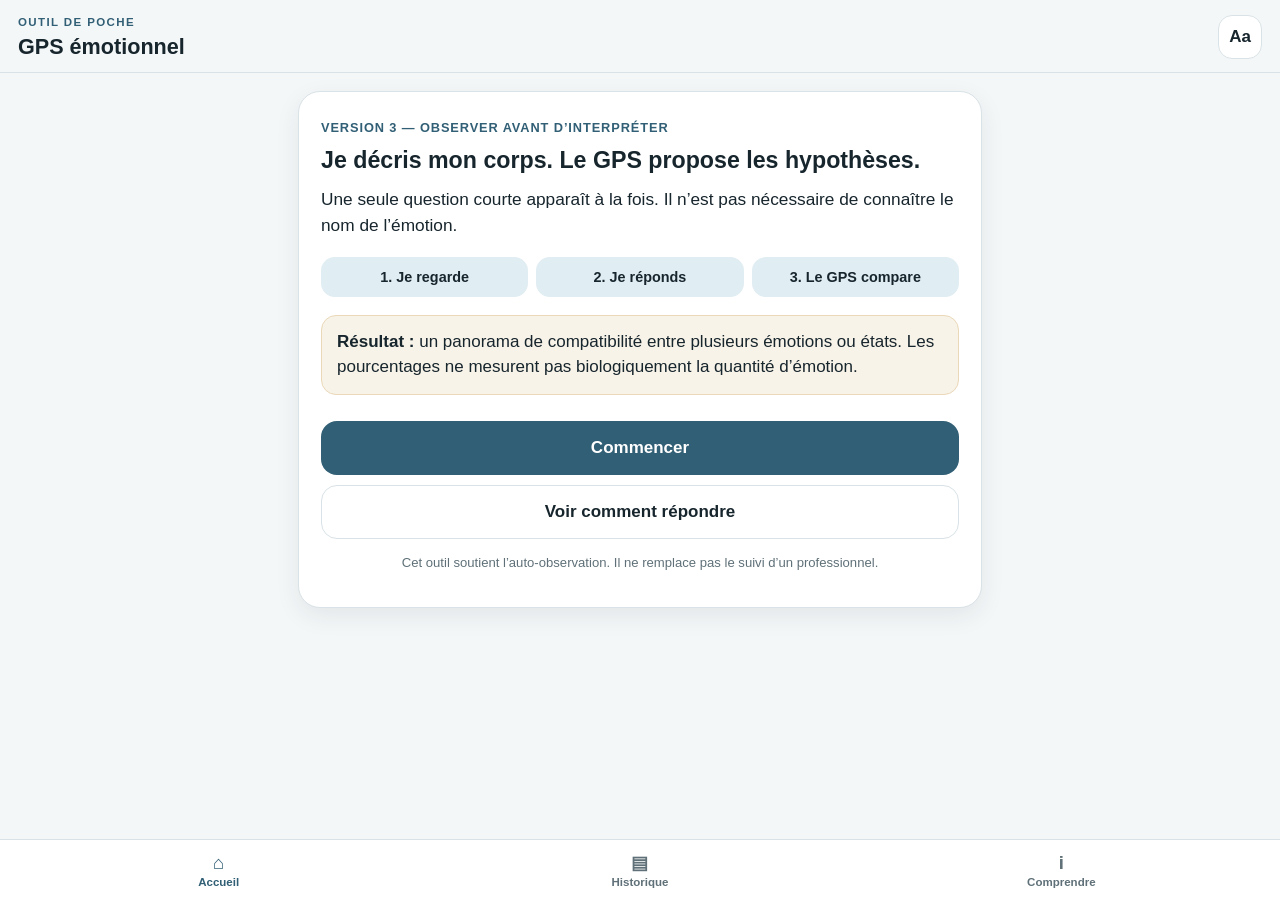
==== commit 1de15021: "Add files via upload" ====
--- a/index.html
+++ b/index.html
@@ -2,12 +2,10 @@
 <html lang="fr">
 <head>
   <meta charset="utf-8">
-  <meta name="viewport" content="width=device-width,initial-scale=1,viewport-fit=cover">
-  <meta name="theme-color" content="#12366d">
-  <meta name="apple-mobile-web-app-capable" content="yes">
-  <meta name="apple-mobile-web-app-status-bar-style" content="default">
-  <meta name="apple-mobile-web-app-title" content="GPS émotionnel">
-  <title>GPS émotionnel</title>
+  <meta name="viewport" content="width=device-width, initial-scale=1, viewport-fit=cover">
+  <meta name="theme-color" content="#315f75">
+  <meta name="description" content="GPS émotionnel de poche : partir des sensations corporelles pour formuler des hypothèses émotionnelles.">
+  <title>GPS émotionnel V3</title>
   <link rel="manifest" href="manifest.webmanifest">
   <link rel="apple-touch-icon" href="icons/icon-192.png">
   <link rel="stylesheet" href="styles.css">
@@ -15,37 +13,50 @@
 <body>
   <header class="app-header">
     <div>
-      <p class="eyebrow">Outil personnel d’auto-observation</p>
+      <p class="brand-kicker">OUTIL DE POCHE</p>
       <h1>GPS émotionnel</h1>
     </div>
-    <button id="settingsBtn" class="icon-btn" type="button" aria-label="Réglages">⚙</button>
+    <button id="settingsBtn" class="icon-button" type="button" aria-label="Ouvrir les réglages">Aa</button>
   </header>
 
-  <main id="app" class="app-shell" aria-live="polite"></main>
+  <main id="app" class="app-main" aria-live="polite"></main>
 
   <nav class="bottom-nav" aria-label="Navigation principale">
-    <button data-view="home" class="nav-btn active" type="button">Accueil</button>
-    <button data-view="history" class="nav-btn" type="button">Historique</button>
-    <button data-view="sources" class="nav-btn" type="button">Sources</button>
+    <button class="nav-btn active" data-view="home" type="button"><span>⌂</span>Accueil</button>
+    <button class="nav-btn" data-view="history" type="button"><span>▤</span>Historique</button>
+    <button class="nav-btn" data-view="about" type="button"><span>i</span>Comprendre</button>
   </nav>
 
-  <dialog id="settingsDialog">
-    <div class="dialog-head">
-      <h2>Réglages</h2>
-      <button id="closeSettings" class="icon-btn" type="button" aria-label="Fermer">✕</button>
-    </div>
-    <label class="setting-row">Taille du texte
-      <select id="fontSizeSelect">
-        <option value="normal">Normale</option>
-        <option value="large">Grande</option>
-        <option value="xlarge">Très grande</option>
-      </select>
-    </label>
-    <label class="setting-row"><input id="contrastToggle" type="checkbox"> Contraste renforcé</label>
-    <label class="setting-row"><input id="motionToggle" type="checkbox"> Réduire les animations</label>
-    <button id="clearHistoryBtn" class="danger-btn" type="button">Effacer l’historique</button>
+  <dialog id="settingsDialog" class="settings-dialog">
+    <form method="dialog">
+      <div class="dialog-head">
+        <h2>Réglages d’affichage</h2>
+        <button class="icon-button" value="cancel" aria-label="Fermer">×</button>
+      </div>
+
+      <label class="field">
+        <span>Taille du texte</span>
+        <select id="fontSizeSelect">
+          <option value="normal">Normale</option>
+          <option value="large">Grande</option>
+          <option value="xlarge">Très grande</option>
+        </select>
+      </label>
+
+      <label class="switch-row">
+        <input id="contrastToggle" type="checkbox">
+        <span>Contraste renforcé</span>
+      </label>
+
+      <label class="switch-row">
+        <input id="motionToggle" type="checkbox">
+        <span>Réduire les animations</span>
+      </label>
+
+      <button id="saveSettingsBtn" class="primary-btn" value="default">Enregistrer</button>
+    </form>
   </dialog>
 
-  <script src="app.js" defer></script>
+  <script src="app.js"></script>
 </body>
 </html>
--- a/styles.css
+++ b/styles.css
@@ -1,24 +1,165 @@
 :root{
-  --bg:#f6f8fc;--card:#fff;--text:#13223a;--muted:#5c6a7d;--line:#d8e0ec;
-  --primary:#12366d;--primary-soft:#e9f0fb;--yes:#16794a;--no:#b43b3b;--unknown:#8a6500;
-  --shadow:0 10px 30px rgba(27,50,86,.10);--radius:22px;
+  --bg:#f4f7f8;
+  --card:#ffffff;
+  --text:#17252d;
+  --muted:#5f7078;
+  --line:#d9e2e6;
+  --accent:#315f75;
+  --accent-2:#e0edf2;
+  --yes:#287a50;
+  --no:#6d7780;
+  --unsure:#a66d11;
+  --danger:#9c3f39;
+  --shadow:0 8px 24px rgba(23,37,45,.08);
+  --radius:22px;
+  --base-font:17px;
 }
-*{box-sizing:border-box}html{font-family:-apple-system,BlinkMacSystemFont,"Segoe UI",Roboto,Arial,sans-serif;background:var(--bg);color:var(--text)}
-body{margin:0;min-height:100vh;padding-bottom:86px}.app-header{position:sticky;top:0;z-index:4;display:flex;justify-content:space-between;align-items:center;padding:calc(14px + env(safe-area-inset-top)) 18px 14px;background:rgba(246,248,252,.96);backdrop-filter:blur(12px);border-bottom:1px solid var(--line)}
-.eyebrow{margin:0 0 3px;color:var(--muted);font-size:.78rem}.app-header h1{margin:0;font-size:1.35rem}.icon-btn{border:1px solid var(--line);background:var(--card);border-radius:14px;padding:10px 12px;font-size:1.05rem}
-.app-shell{max-width:760px;margin:0 auto;padding:18px}.card{background:var(--card);border:1px solid var(--line);border-radius:var(--radius);padding:20px;box-shadow:var(--shadow)}
-.hero{padding:24px}.hero h2{font-size:1.7rem;margin:.2rem 0 .7rem}.hero p{color:var(--muted);line-height:1.55}.notice{background:var(--primary-soft);border-left:5px solid var(--primary);padding:14px;border-radius:14px;margin:16px 0;font-size:.95rem}
-.primary-btn,.secondary-btn,.answer-btn,.danger-btn{width:100%;border:0;border-radius:16px;padding:15px 16px;font-weight:700;font-size:1rem}.primary-btn{background:var(--primary);color:#fff}.secondary-btn{background:#edf1f7;color:var(--text);margin-top:10px}.danger-btn{background:#ffe9e9;color:#8b1f1f;margin-top:20px}
-.progress-wrap{margin-bottom:14px}.progress-track{height:10px;background:#e6ebf2;border-radius:99px;overflow:hidden}.progress-bar{height:100%;background:var(--primary);width:0;transition:width .25s ease}.progress-label{display:flex;justify-content:space-between;color:var(--muted);font-size:.82rem;margin-bottom:7px}
-.question-card .step{color:var(--primary);font-weight:800;font-size:.85rem;text-transform:uppercase;letter-spacing:.04em}.question-card h2{font-size:1.45rem;line-height:1.25;margin:.7rem 0}.question-card p{color:var(--muted);line-height:1.5}.cue-list{margin:14px 0;padding:0;list-style:none;display:grid;gap:8px}.cue-list li{background:#f4f6fa;border-radius:12px;padding:10px 12px}
-.answers{display:grid;gap:10px;margin-top:18px}.answer-btn.yes{background:#e5f5ec;color:var(--yes)}.answer-btn.no{background:#fdeaea;color:var(--no)}.answer-btn.unknown{background:#fff4d8;color:var(--unknown)}
-.small-link{border:0;background:transparent;color:var(--primary);text-decoration:underline;padding:10px 0}.result-header{text-align:center}.result-header h2{font-size:1.6rem;margin:.4rem 0}.confidence{display:inline-block;border-radius:99px;padding:7px 11px;background:var(--primary-soft);font-weight:700}
-.mix-list{display:grid;gap:14px;margin-top:18px}.mix-row{display:grid;grid-template-columns:110px 1fr 48px;align-items:center;gap:10px}.mix-name{font-weight:700}.bar-track{height:14px;background:#e9edf3;border-radius:99px;overflow:hidden}.bar-fill{height:100%;background:var(--primary);border-radius:99px}.mix-value{text-align:right;font-variant-numeric:tabular-nums;font-weight:800}
-.result-note{margin-top:18px;padding:14px;border-radius:14px;background:#fff8dc;color:#594700}.result-grid{display:grid;gap:12px;margin-top:18px}.mini-card{border:1px solid var(--line);border-radius:16px;padding:14px}.mini-card h3{margin:0 0 8px;font-size:1rem}.mini-card p{margin:0;color:var(--muted);line-height:1.45}
-.field{margin-top:16px}.field label{display:block;font-weight:700;margin-bottom:7px}.field input,.field textarea,.field select{width:100%;border:1px solid var(--line);border-radius:14px;padding:12px;font:inherit;background:#fff}.field textarea{min-height:90px;resize:vertical}
-.history-item{border-bottom:1px solid var(--line);padding:14px 0}.history-item:last-child{border:0}.history-top{display:flex;justify-content:space-between;gap:10px}.history-mix{color:var(--muted);font-size:.9rem;margin-top:6px}.empty{text-align:center;color:var(--muted);padding:30px 10px}
-.bottom-nav{position:fixed;bottom:0;left:0;right:0;z-index:5;display:grid;grid-template-columns:repeat(3,1fr);background:rgba(255,255,255,.96);backdrop-filter:blur(14px);border-top:1px solid var(--line);padding:8px 10px calc(8px + env(safe-area-inset-bottom))}.nav-btn{border:0;background:transparent;padding:11px;border-radius:12px;color:var(--muted);font-weight:700}.nav-btn.active{background:var(--primary-soft);color:var(--primary)}
-dialog{width:min(92vw,520px);border:0;border-radius:22px;padding:20px;box-shadow:var(--shadow)}dialog::backdrop{background:rgba(10,20,35,.45)}.dialog-head{display:flex;justify-content:space-between;align-items:center}.setting-row{display:flex;justify-content:space-between;align-items:center;gap:12px;padding:14px 0;border-bottom:1px solid var(--line)}
-body.font-large{font-size:18px}body.font-xlarge{font-size:20px}body.high-contrast{--bg:#fff;--card:#fff;--text:#000;--muted:#222;--line:#000;--primary:#000;--primary-soft:#eee}body.reduce-motion *{transition:none!important;animation:none!important}
-@media(max-width:520px){.mix-row{grid-template-columns:92px 1fr 44px}.app-shell{padding:14px}.card{padding:17px}.hero h2{font-size:1.48rem}.question-card h2{font-size:1.3rem}}
-@media print{.bottom-nav,.app-header,.answer-btn,.primary-btn,.secondary-btn,.icon-btn{display:none!important}body{padding:0}.app-shell{max-width:none}.card{box-shadow:none}}
+*{box-sizing:border-box}
+html{background:var(--bg)}
+body{
+  margin:0;
+  min-height:100vh;
+  background:var(--bg);
+  color:var(--text);
+  font-family:-apple-system,BlinkMacSystemFont,"Segoe UI",Roboto,Helvetica,Arial,sans-serif;
+  font-size:var(--base-font);
+  padding-bottom:86px;
+}
+button,input,textarea,select{font:inherit}
+button{cursor:pointer}
+.app-header{
+  position:sticky;top:0;z-index:5;
+  display:flex;justify-content:space-between;align-items:center;
+  padding:calc(14px + env(safe-area-inset-top)) 18px 12px;
+  background:rgba(244,247,248,.95);
+  border-bottom:1px solid var(--line);
+  backdrop-filter:blur(10px);
+}
+.brand-kicker{margin:0;color:var(--accent);font-size:.72rem;font-weight:800;letter-spacing:.12em}
+h1{font-size:1.35rem;margin:.15rem 0 0}
+h2{font-size:1.45rem;line-height:1.25;margin:.2rem 0 .8rem}
+h3{font-size:1.05rem;margin:0 0 .45rem}
+p{line-height:1.5}
+.app-main{max-width:720px;margin:0 auto;padding:18px}
+.card{
+  background:var(--card);
+  border:1px solid var(--line);
+  border-radius:var(--radius);
+  padding:22px;
+  box-shadow:var(--shadow);
+}
+.hero{padding-top:26px}
+.eyebrow,.step-label{
+  color:var(--accent);font-size:.8rem;font-weight:800;
+  letter-spacing:.07em;text-transform:uppercase;margin:0 0 .55rem
+}
+.hero-lead{font-size:1.08rem;margin:.5rem 0 1rem}
+.principle{
+  display:grid;grid-template-columns:repeat(3,1fr);gap:8px;
+  margin:18px 0;
+}
+.principle div{
+  padding:12px 8px;text-align:center;border-radius:14px;
+  background:var(--accent-2);font-size:.9rem;font-weight:700;
+}
+.notice{
+  padding:14px 15px;border-radius:15px;background:#f8f3e8;
+  border:1px solid #ead8b8;line-height:1.45;margin:16px 0;
+}
+.danger-notice{
+  background:#f8eceb;border-color:#e4c2bf;
+}
+.primary-btn,.secondary-btn,.answer-btn{
+  width:100%;min-height:54px;border-radius:16px;padding:13px 16px;
+  font-weight:750;border:1px solid transparent;margin-top:10px;
+}
+.primary-btn{background:var(--accent);color:white}
+.secondary-btn{background:var(--card);color:var(--text);border-color:var(--line)}
+.icon-button{
+  min-width:44px;min-height:44px;border-radius:14px;border:1px solid var(--line);
+  background:var(--card);color:var(--text);font-weight:800;
+}
+.progress-wrap{margin:2px 2px 14px}
+.progress-label{display:flex;justify-content:space-between;color:var(--muted);font-size:.82rem;margin-bottom:7px}
+.progress-track{height:10px;background:#dfe7ea;border-radius:999px;overflow:hidden}
+.progress-fill{height:100%;background:var(--accent);border-radius:999px;transition:width .25s ease}
+.question-card{min-height:420px;display:flex;flex-direction:column}
+.question-card h2{font-size:1.7rem;margin-top:15px}
+.question-help{color:var(--muted);margin:0 0 14px}
+.body-focus{
+  display:inline-flex;align-items:center;gap:8px;align-self:flex-start;
+  padding:8px 11px;border-radius:999px;background:var(--accent-2);
+  color:var(--accent);font-weight:750;font-size:.85rem;
+}
+.answers{margin-top:auto;display:grid;gap:10px;padding-top:24px}
+.answer-btn{margin:0;text-align:left;display:flex;align-items:center;gap:12px}
+.answer-dot{width:14px;height:14px;border-radius:50%;flex:0 0 auto}
+.answer-yes{background:#edf7f1;border-color:#bbddc9;color:#184d32}
+.answer-yes .answer-dot{background:var(--yes)}
+.answer-no{background:#f2f4f5;border-color:#d7dcdf;color:#3f4b52}
+.answer-no .answer-dot{background:var(--no)}
+.answer-unsure{background:#fbf3e6;border-color:#e8cfaa;color:#724909}
+.answer-unsure .answer-dot{background:var(--unsure)}
+.confirmation{
+  margin-top:14px;padding:11px 13px;border-radius:13px;background:var(--accent-2);
+  color:var(--accent);font-weight:750;text-align:center;
+}
+.result-title{margin-bottom:4px}
+.result-subtitle{color:var(--muted);margin-top:0}
+.mix-list{display:grid;gap:15px;margin:22px 0}
+.mix-row{display:grid;grid-template-columns:minmax(105px,1.2fr) 3fr 46px;gap:10px;align-items:center}
+.mix-name{font-size:.92rem;font-weight:720}
+.bar-track{height:14px;border-radius:999px;background:#e3e9ec;overflow:hidden}
+.bar-fill{height:100%;border-radius:999px;background:var(--accent)}
+.mix-value{text-align:right;font-variant-numeric:tabular-nums;font-weight:800}
+.kind-chip{
+  display:inline-block;padding:5px 8px;border-radius:999px;background:var(--accent-2);
+  color:var(--accent);font-size:.75rem;font-weight:800;margin-top:5px
+}
+.summary-grid{display:grid;gap:10px;margin:18px 0}
+.summary-card{border:1px solid var(--line);border-radius:16px;padding:15px;background:#fbfcfc}
+.summary-card p{margin:.35rem 0 0;color:var(--muted)}
+.field{display:grid;gap:8px;margin:18px 0}
+.field span,.field label{font-weight:750}
+input[type="range"]{width:100%}
+input[type="text"],textarea,select{
+  width:100%;border:1px solid var(--line);border-radius:14px;padding:13px;
+  background:var(--card);color:var(--text)
+}
+textarea{min-height:100px;resize:vertical}
+.history-item{border-top:1px solid var(--line);padding:16px 0}
+.history-item:first-of-type{border-top:0}
+.history-top{display:flex;justify-content:space-between;gap:12px}
+.history-mix{color:var(--muted);margin-top:5px}
+.empty{text-align:center;color:var(--muted);padding:30px 8px}
+.bottom-nav{
+  position:fixed;bottom:0;left:0;right:0;z-index:6;
+  display:grid;grid-template-columns:repeat(3,1fr);
+  padding:7px 8px calc(7px + env(safe-area-inset-bottom));
+  background:rgba(255,255,255,.96);border-top:1px solid var(--line);
+}
+.nav-btn{
+  border:0;background:transparent;color:var(--muted);
+  display:grid;gap:2px;justify-items:center;padding:5px;font-size:.72rem;font-weight:700
+}
+.nav-btn span{font-size:1.15rem}
+.nav-btn.active{color:var(--accent)}
+.settings-dialog{
+  width:min(92vw,520px);border:0;border-radius:22px;padding:20px;
+  background:var(--card);color:var(--text);box-shadow:var(--shadow)
+}
+.settings-dialog::backdrop{background:rgba(0,0,0,.35)}
+.dialog-head{display:flex;justify-content:space-between;align-items:center}
+.switch-row{display:flex;align-items:center;gap:12px;padding:14px 0;border-top:1px solid var(--line)}
+.footer-note{color:var(--muted);font-size:.82rem;text-align:center;margin-top:14px}
+.font-large{--base-font:19px}
+.font-xlarge{--base-font:22px}
+.high-contrast{--bg:#fff;--card:#fff;--text:#000;--muted:#222;--line:#000;--accent:#003e59;--accent-2:#d8edf5}
+.reduce-motion *{scroll-behavior:auto!important;transition:none!important;animation:none!important}
+@media(max-width:420px){
+  .app-main{padding:13px}
+  .card{padding:18px;border-radius:18px}
+  .question-card h2{font-size:1.48rem}
+  .principle{grid-template-columns:1fr}
+  .mix-row{grid-template-columns:96px 1fr 42px}
+}
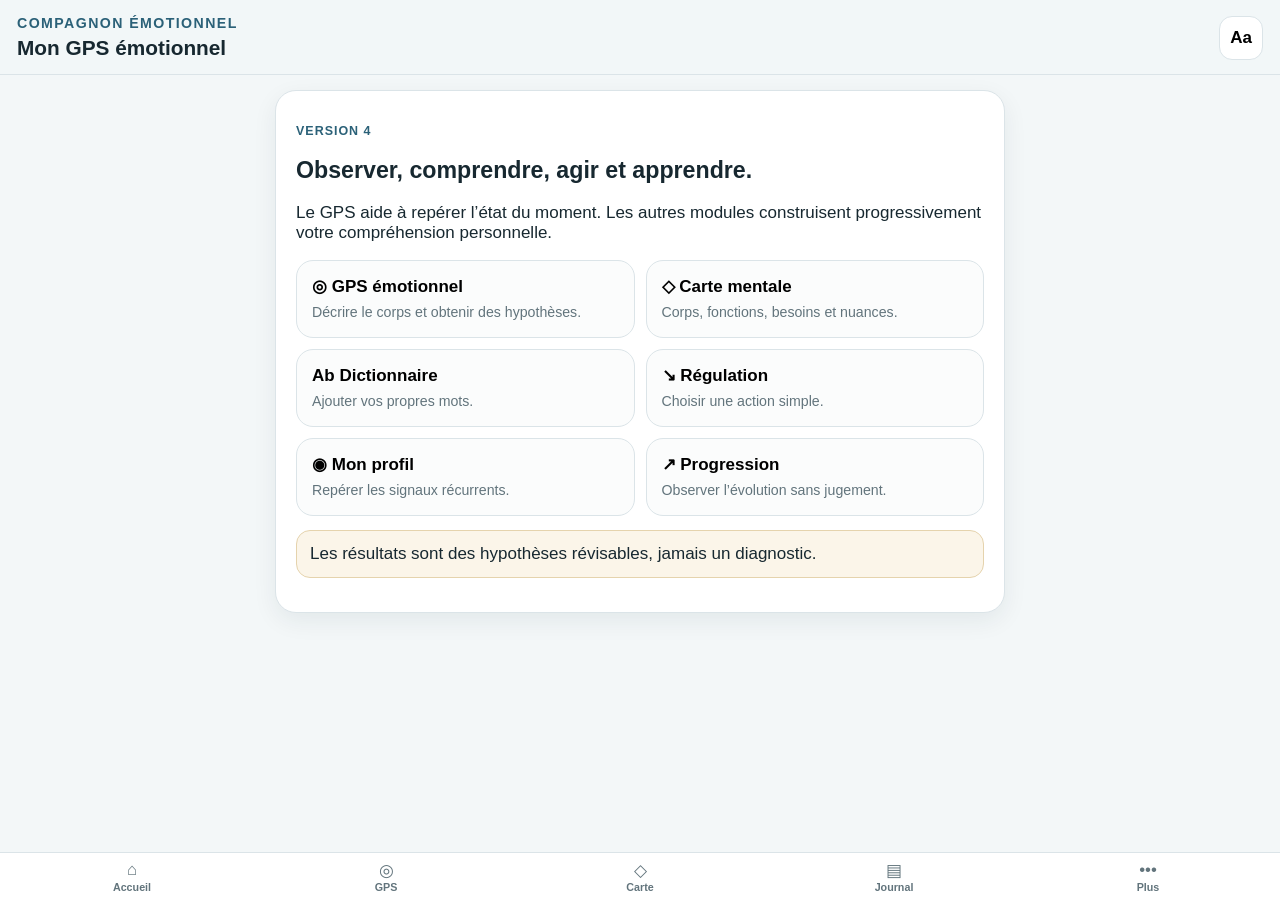
==== commit 656b0394: "Add files via upload" ====
--- a/index.html
+++ b/index.html
@@ -1,62 +1 @@
-<!doctype html>
-<html lang="fr">
-<head>
-  <meta charset="utf-8">
-  <meta name="viewport" content="width=device-width, initial-scale=1, viewport-fit=cover">
-  <meta name="theme-color" content="#315f75">
-  <meta name="description" content="GPS émotionnel de poche : partir des sensations corporelles pour formuler des hypothèses émotionnelles.">
-  <title>GPS émotionnel V3</title>
-  <link rel="manifest" href="manifest.webmanifest">
-  <link rel="apple-touch-icon" href="icons/icon-192.png">
-  <link rel="stylesheet" href="styles.css">
-</head>
-<body>
-  <header class="app-header">
-    <div>
-      <p class="brand-kicker">OUTIL DE POCHE</p>
-      <h1>GPS émotionnel</h1>
-    </div>
-    <button id="settingsBtn" class="icon-button" type="button" aria-label="Ouvrir les réglages">Aa</button>
-  </header>
-
-  <main id="app" class="app-main" aria-live="polite"></main>
-
-  <nav class="bottom-nav" aria-label="Navigation principale">
-    <button class="nav-btn active" data-view="home" type="button"><span>⌂</span>Accueil</button>
-    <button class="nav-btn" data-view="history" type="button"><span>▤</span>Historique</button>
-    <button class="nav-btn" data-view="about" type="button"><span>i</span>Comprendre</button>
-  </nav>
-
-  <dialog id="settingsDialog" class="settings-dialog">
-    <form method="dialog">
-      <div class="dialog-head">
-        <h2>Réglages d’affichage</h2>
-        <button class="icon-button" value="cancel" aria-label="Fermer">×</button>
-      </div>
-
-      <label class="field">
-        <span>Taille du texte</span>
-        <select id="fontSizeSelect">
-          <option value="normal">Normale</option>
-          <option value="large">Grande</option>
-          <option value="xlarge">Très grande</option>
-        </select>
-      </label>
-
-      <label class="switch-row">
-        <input id="contrastToggle" type="checkbox">
-        <span>Contraste renforcé</span>
-      </label>
-
-      <label class="switch-row">
-        <input id="motionToggle" type="checkbox">
-        <span>Réduire les animations</span>
-      </label>
-
-      <button id="saveSettingsBtn" class="primary-btn" value="default">Enregistrer</button>
-    </form>
-  </dialog>
-
-  <script src="app.js"></script>
-</body>
-</html>
+<!doctype html><html lang="fr"><head><meta charset="utf-8"><meta name="viewport" content="width=device-width,initial-scale=1,viewport-fit=cover"><meta name="theme-color" content="#2b6178"><title>Mon GPS émotionnel V4</title><link rel="manifest" href="manifest.webmanifest"><link rel="apple-touch-icon" href="icons/icon-192.png"><link rel="stylesheet" href="styles.css"></head><body><header class="top"><div><small>COMPAGNON ÉMOTIONNEL</small><h1>Mon GPS émotionnel</h1></div><button id="settings">Aa</button></header><main id="app"></main><nav><button data-v="home">⌂<span>Accueil</span></button><button data-v="gps">◎<span>GPS</span></button><button data-v="map">◇<span>Carte</span></button><button data-v="journal">▤<span>Journal</span></button><button data-v="more">•••<span>Plus</span></button></nav><dialog id="dlg"><h2>Réglages</h2><label>Taille<select id="font"><option value="normal">Normale</option><option value="large">Grande</option><option value="xlarge">Très grande</option></select></label><label><input id="contrast" type="checkbox"> Contraste renforcé</label><label><input id="motion" type="checkbox"> Réduire les animations</label><button id="saveSettings">Enregistrer</button></dialog><script src="app.js"></script></body></html>
--- a/styles.css
+++ b/styles.css
@@ -1,165 +1 @@
-:root{
-  --bg:#f4f7f8;
-  --card:#ffffff;
-  --text:#17252d;
-  --muted:#5f7078;
-  --line:#d9e2e6;
-  --accent:#315f75;
-  --accent-2:#e0edf2;
-  --yes:#287a50;
-  --no:#6d7780;
-  --unsure:#a66d11;
-  --danger:#9c3f39;
-  --shadow:0 8px 24px rgba(23,37,45,.08);
-  --radius:22px;
-  --base-font:17px;
-}
-*{box-sizing:border-box}
-html{background:var(--bg)}
-body{
-  margin:0;
-  min-height:100vh;
-  background:var(--bg);
-  color:var(--text);
-  font-family:-apple-system,BlinkMacSystemFont,"Segoe UI",Roboto,Helvetica,Arial,sans-serif;
-  font-size:var(--base-font);
-  padding-bottom:86px;
-}
-button,input,textarea,select{font:inherit}
-button{cursor:pointer}
-.app-header{
-  position:sticky;top:0;z-index:5;
-  display:flex;justify-content:space-between;align-items:center;
-  padding:calc(14px + env(safe-area-inset-top)) 18px 12px;
-  background:rgba(244,247,248,.95);
-  border-bottom:1px solid var(--line);
-  backdrop-filter:blur(10px);
-}
-.brand-kicker{margin:0;color:var(--accent);font-size:.72rem;font-weight:800;letter-spacing:.12em}
-h1{font-size:1.35rem;margin:.15rem 0 0}
-h2{font-size:1.45rem;line-height:1.25;margin:.2rem 0 .8rem}
-h3{font-size:1.05rem;margin:0 0 .45rem}
-p{line-height:1.5}
-.app-main{max-width:720px;margin:0 auto;padding:18px}
-.card{
-  background:var(--card);
-  border:1px solid var(--line);
-  border-radius:var(--radius);
-  padding:22px;
-  box-shadow:var(--shadow);
-}
-.hero{padding-top:26px}
-.eyebrow,.step-label{
-  color:var(--accent);font-size:.8rem;font-weight:800;
-  letter-spacing:.07em;text-transform:uppercase;margin:0 0 .55rem
-}
-.hero-lead{font-size:1.08rem;margin:.5rem 0 1rem}
-.principle{
-  display:grid;grid-template-columns:repeat(3,1fr);gap:8px;
-  margin:18px 0;
-}
-.principle div{
-  padding:12px 8px;text-align:center;border-radius:14px;
-  background:var(--accent-2);font-size:.9rem;font-weight:700;
-}
-.notice{
-  padding:14px 15px;border-radius:15px;background:#f8f3e8;
-  border:1px solid #ead8b8;line-height:1.45;margin:16px 0;
-}
-.danger-notice{
-  background:#f8eceb;border-color:#e4c2bf;
-}
-.primary-btn,.secondary-btn,.answer-btn{
-  width:100%;min-height:54px;border-radius:16px;padding:13px 16px;
-  font-weight:750;border:1px solid transparent;margin-top:10px;
-}
-.primary-btn{background:var(--accent);color:white}
-.secondary-btn{background:var(--card);color:var(--text);border-color:var(--line)}
-.icon-button{
-  min-width:44px;min-height:44px;border-radius:14px;border:1px solid var(--line);
-  background:var(--card);color:var(--text);font-weight:800;
-}
-.progress-wrap{margin:2px 2px 14px}
-.progress-label{display:flex;justify-content:space-between;color:var(--muted);font-size:.82rem;margin-bottom:7px}
-.progress-track{height:10px;background:#dfe7ea;border-radius:999px;overflow:hidden}
-.progress-fill{height:100%;background:var(--accent);border-radius:999px;transition:width .25s ease}
-.question-card{min-height:420px;display:flex;flex-direction:column}
-.question-card h2{font-size:1.7rem;margin-top:15px}
-.question-help{color:var(--muted);margin:0 0 14px}
-.body-focus{
-  display:inline-flex;align-items:center;gap:8px;align-self:flex-start;
-  padding:8px 11px;border-radius:999px;background:var(--accent-2);
-  color:var(--accent);font-weight:750;font-size:.85rem;
-}
-.answers{margin-top:auto;display:grid;gap:10px;padding-top:24px}
-.answer-btn{margin:0;text-align:left;display:flex;align-items:center;gap:12px}
-.answer-dot{width:14px;height:14px;border-radius:50%;flex:0 0 auto}
-.answer-yes{background:#edf7f1;border-color:#bbddc9;color:#184d32}
-.answer-yes .answer-dot{background:var(--yes)}
-.answer-no{background:#f2f4f5;border-color:#d7dcdf;color:#3f4b52}
-.answer-no .answer-dot{background:var(--no)}
-.answer-unsure{background:#fbf3e6;border-color:#e8cfaa;color:#724909}
-.answer-unsure .answer-dot{background:var(--unsure)}
-.confirmation{
-  margin-top:14px;padding:11px 13px;border-radius:13px;background:var(--accent-2);
-  color:var(--accent);font-weight:750;text-align:center;
-}
-.result-title{margin-bottom:4px}
-.result-subtitle{color:var(--muted);margin-top:0}
-.mix-list{display:grid;gap:15px;margin:22px 0}
-.mix-row{display:grid;grid-template-columns:minmax(105px,1.2fr) 3fr 46px;gap:10px;align-items:center}
-.mix-name{font-size:.92rem;font-weight:720}
-.bar-track{height:14px;border-radius:999px;background:#e3e9ec;overflow:hidden}
-.bar-fill{height:100%;border-radius:999px;background:var(--accent)}
-.mix-value{text-align:right;font-variant-numeric:tabular-nums;font-weight:800}
-.kind-chip{
-  display:inline-block;padding:5px 8px;border-radius:999px;background:var(--accent-2);
-  color:var(--accent);font-size:.75rem;font-weight:800;margin-top:5px
-}
-.summary-grid{display:grid;gap:10px;margin:18px 0}
-.summary-card{border:1px solid var(--line);border-radius:16px;padding:15px;background:#fbfcfc}
-.summary-card p{margin:.35rem 0 0;color:var(--muted)}
-.field{display:grid;gap:8px;margin:18px 0}
-.field span,.field label{font-weight:750}
-input[type="range"]{width:100%}
-input[type="text"],textarea,select{
-  width:100%;border:1px solid var(--line);border-radius:14px;padding:13px;
-  background:var(--card);color:var(--text)
-}
-textarea{min-height:100px;resize:vertical}
-.history-item{border-top:1px solid var(--line);padding:16px 0}
-.history-item:first-of-type{border-top:0}
-.history-top{display:flex;justify-content:space-between;gap:12px}
-.history-mix{color:var(--muted);margin-top:5px}
-.empty{text-align:center;color:var(--muted);padding:30px 8px}
-.bottom-nav{
-  position:fixed;bottom:0;left:0;right:0;z-index:6;
-  display:grid;grid-template-columns:repeat(3,1fr);
-  padding:7px 8px calc(7px + env(safe-area-inset-bottom));
-  background:rgba(255,255,255,.96);border-top:1px solid var(--line);
-}
-.nav-btn{
-  border:0;background:transparent;color:var(--muted);
-  display:grid;gap:2px;justify-items:center;padding:5px;font-size:.72rem;font-weight:700
-}
-.nav-btn span{font-size:1.15rem}
-.nav-btn.active{color:var(--accent)}
-.settings-dialog{
-  width:min(92vw,520px);border:0;border-radius:22px;padding:20px;
-  background:var(--card);color:var(--text);box-shadow:var(--shadow)
-}
-.settings-dialog::backdrop{background:rgba(0,0,0,.35)}
-.dialog-head{display:flex;justify-content:space-between;align-items:center}
-.switch-row{display:flex;align-items:center;gap:12px;padding:14px 0;border-top:1px solid var(--line)}
-.footer-note{color:var(--muted);font-size:.82rem;text-align:center;margin-top:14px}
-.font-large{--base-font:19px}
-.font-xlarge{--base-font:22px}
-.high-contrast{--bg:#fff;--card:#fff;--text:#000;--muted:#222;--line:#000;--accent:#003e59;--accent-2:#d8edf5}
-.reduce-motion *{scroll-behavior:auto!important;transition:none!important;animation:none!important}
-@media(max-width:420px){
-  .app-main{padding:13px}
-  .card{padding:18px;border-radius:18px}
-  .question-card h2{font-size:1.48rem}
-  .principle{grid-template-columns:1fr}
-  .mix-row{grid-template-columns:96px 1fr 42px}
-}
+ :root{--bg:#f3f7f8;--card:#fff;--ink:#172830;--muted:#62747c;--line:#dbe4e8;--accent:#2b6178;--soft:#e2eef2;--font:17px}*{box-sizing:border-box}body{margin:0;background:var(--bg);color:var(--ink);font-family:-apple-system,BlinkMacSystemFont,"Segoe UI",Arial,sans-serif;font-size:var(--font);padding-bottom:82px}button,input,textarea,select{font:inherit}.top{position:sticky;top:0;z-index:4;display:flex;justify-content:space-between;align-items:center;padding:calc(13px + env(safe-area-inset-top)) 17px 11px;background:rgba(243,247,248,.96);border-bottom:1px solid var(--line)}.top small{color:var(--accent);font-weight:900;letter-spacing:.1em}.top h1{font-size:1.3rem;margin:.2rem 0}.top button{width:44px;height:44px;border:1px solid var(--line);border-radius:13px;background:var(--card);font-weight:900}main{max-width:760px;margin:auto;padding:15px}.card{background:var(--card);border:1px solid var(--line);border-radius:21px;padding:20px;box-shadow:0 8px 24px rgba(20,40,50,.07)}h2{font-size:1.45rem}.eyebrow{color:var(--accent);font-size:.78rem;font-weight:900;letter-spacing:.08em}.grid{display:grid;grid-template-columns:repeat(2,1fr);gap:11px}.module{border:1px solid var(--line);border-radius:17px;padding:15px;background:#fbfcfc;text-align:left}.module strong{display:block;margin-bottom:5px}.module small,.muted{color:var(--muted)}.primary,.secondary,.answer{width:100%;min-height:52px;border-radius:15px;padding:12px 14px;font-weight:800;margin-top:10px}.primary{background:var(--accent);color:#fff;border:1px solid var(--accent)}.secondary{background:var(--card);border:1px solid var(--line)}.notice{padding:13px;border:1px solid #e5d3ad;background:#fbf5e9;border-radius:14px;margin:14px 0}.progress{height:10px;background:#dfe7ea;border-radius:999px;overflow:hidden}.progress div,.bar div{height:100%;background:var(--accent)}.qcard{min-height:420px;display:flex;flex-direction:column}.zone,.chip,.tag{display:inline-block;background:var(--soft);color:var(--accent);border-radius:999px;padding:7px 9px;font-weight:800;font-size:.84rem}.question{font-size:1.55rem}.answers{display:grid;gap:9px;margin-top:auto}.answer{margin:0;text-align:left;border:1px solid var(--line)}.yes{background:#edf7f1}.no{background:#f3f5f6}.unsure{background:#fbf3e6}.confirm{padding:10px;background:var(--soft);color:var(--accent);border-radius:12px;text-align:center;font-weight:800;margin-top:10px}.mix{display:grid;gap:12px}.mixrow{display:grid;grid-template-columns:105px 1fr 45px;gap:8px;align-items:center}.bar{height:14px;background:#e2e9ec;border-radius:999px;overflow:hidden}.mapgrid{display:grid;grid-template-columns:repeat(2,1fr);gap:10px}.node{border:1px solid var(--line);border-radius:16px;padding:14px;background:var(--card);text-align:left}.detail{padding:12px;border:1px solid var(--line);background:#f8fafb;border-radius:14px;margin:10px 0}.tags{display:flex;flex-wrap:wrap;gap:7px}.field{display:grid;gap:7px;margin:15px 0}.field input,.field textarea,.field select{width:100%;padding:12px;border:1px solid var(--line);border-radius:12px;background:var(--card)}.field textarea{min-height:90px}.item{padding:14px 0;border-top:1px solid var(--line)}nav{position:fixed;bottom:0;left:0;right:0;z-index:5;display:grid;grid-template-columns:repeat(5,1fr);padding:6px 5px calc(6px + env(safe-area-inset-bottom));background:#fff;border-top:1px solid var(--line)}nav button{border:0;background:transparent;color:var(--muted);display:grid;justify-items:center;font-size:1.05rem}nav span{font-size:.67rem;font-weight:800}.active{color:var(--accent)!important}dialog{width:min(90vw,500px);border:0;border-radius:18px;padding:20px}dialog label{display:block;margin:13px 0}.font-large{--font:19px}.font-xlarge{--font:22px}.high-contrast{--bg:#fff;--card:#fff;--ink:#000;--muted:#222;--line:#000;--accent:#003d57;--soft:#d7edf6}.reduce-motion *{transition:none!important;animation:none!important}@media(max-width:480px){main{padding:11px}.grid,.mapgrid{grid-template-columns:1fr}.mixrow{grid-template-columns:96px 1fr 42px}}
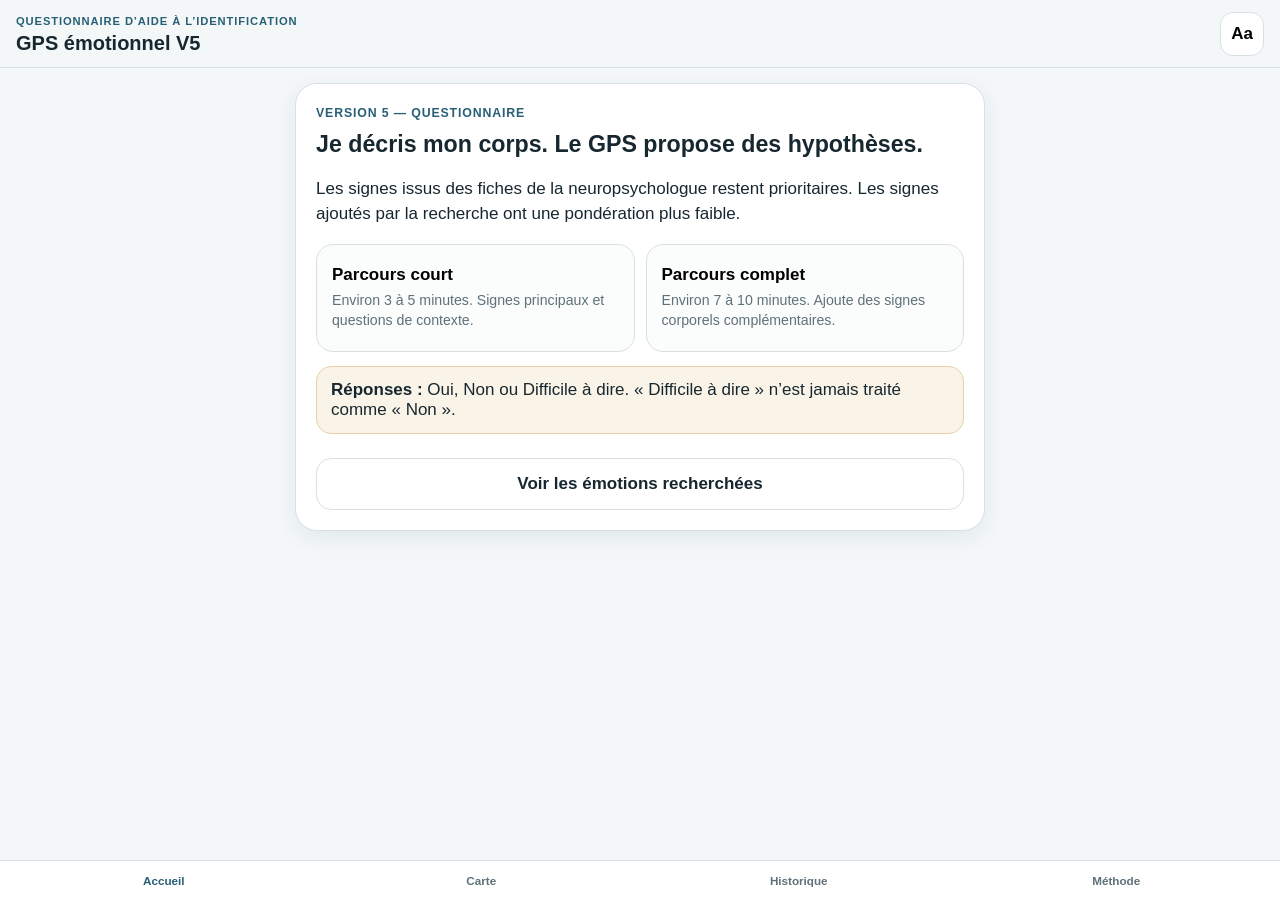
==== commit e20beb34: "Add files via upload" ====
--- a/index.html
+++ b/index.html
@@ -1 +1,36 @@
-<!doctype html><html lang="fr"><head><meta charset="utf-8"><meta name="viewport" content="width=device-width,initial-scale=1,viewport-fit=cover"><meta name="theme-color" content="#2b6178"><title>Mon GPS émotionnel V4</title><link rel="manifest" href="manifest.webmanifest"><link rel="apple-touch-icon" href="icons/icon-192.png"><link rel="stylesheet" href="styles.css"></head><body><header class="top"><div><small>COMPAGNON ÉMOTIONNEL</small><h1>Mon GPS émotionnel</h1></div><button id="settings">Aa</button></header><main id="app"></main><nav><button data-v="home">⌂<span>Accueil</span></button><button data-v="gps">◎<span>GPS</span></button><button data-v="map">◇<span>Carte</span></button><button data-v="journal">▤<span>Journal</span></button><button data-v="more">•••<span>Plus</span></button></nav><dialog id="dlg"><h2>Réglages</h2><label>Taille<select id="font"><option value="normal">Normale</option><option value="large">Grande</option><option value="xlarge">Très grande</option></select></label><label><input id="contrast" type="checkbox"> Contraste renforcé</label><label><input id="motion" type="checkbox"> Réduire les animations</label><button id="saveSettings">Enregistrer</button></dialog><script src="app.js"></script></body></html>+<!doctype html>
+<html lang="fr">
+<head>
+<meta charset="utf-8">
+<meta name="viewport" content="width=device-width,initial-scale=1,viewport-fit=cover">
+<meta name="theme-color" content="#285f76">
+<title>GPS émotionnel V5</title>
+<link rel="manifest" href="manifest.webmanifest">
+<link rel="apple-touch-icon" href="icons/icon-192.png">
+<link rel="stylesheet" href="styles.css">
+</head>
+<body>
+<header class="top">
+  <div><p>QUESTIONNAIRE D’AIDE À L’IDENTIFICATION</p><h1>GPS émotionnel V5</h1></div>
+  <button id="settings" class="square" aria-label="Réglages">Aa</button>
+</header>
+<main id="app"></main>
+<nav>
+  <button data-view="home" class="active">Accueil</button>
+  <button data-view="map">Carte</button>
+  <button data-view="history">Historique</button>
+  <button data-view="science">Méthode</button>
+</nav>
+<dialog id="settingsDialog">
+  <form method="dialog">
+    <div class="row"><h2>Affichage</h2><button value="cancel" class="square">×</button></div>
+    <label class="field">Taille du texte
+      <select id="font"><option value="normal">Normale</option><option value="large">Grande</option><option value="xlarge">Très grande</option></select>
+    </label>
+    <label class="check"><input id="contrast" type="checkbox"> Contraste renforcé</label>
+    <label class="check"><input id="motion" type="checkbox"> Réduire les animations</label>
+    <button id="saveSettings" class="primary">Enregistrer</button>
+  </form>
+</dialog>
+<script src="app.js"></script>
+</body></html>
--- a/styles.css
+++ b/styles.css
@@ -1 +1,2 @@
- :root{--bg:#f3f7f8;--card:#fff;--ink:#172830;--muted:#62747c;--line:#dbe4e8;--accent:#2b6178;--soft:#e2eef2;--font:17px}*{box-sizing:border-box}body{margin:0;background:var(--bg);color:var(--ink);font-family:-apple-system,BlinkMacSystemFont,"Segoe UI",Arial,sans-serif;font-size:var(--font);padding-bottom:82px}button,input,textarea,select{font:inherit}.top{position:sticky;top:0;z-index:4;display:flex;justify-content:space-between;align-items:center;padding:calc(13px + env(safe-area-inset-top)) 17px 11px;background:rgba(243,247,248,.96);border-bottom:1px solid var(--line)}.top small{color:var(--accent);font-weight:900;letter-spacing:.1em}.top h1{font-size:1.3rem;margin:.2rem 0}.top button{width:44px;height:44px;border:1px solid var(--line);border-radius:13px;background:var(--card);font-weight:900}main{max-width:760px;margin:auto;padding:15px}.card{background:var(--card);border:1px solid var(--line);border-radius:21px;padding:20px;box-shadow:0 8px 24px rgba(20,40,50,.07)}h2{font-size:1.45rem}.eyebrow{color:var(--accent);font-size:.78rem;font-weight:900;letter-spacing:.08em}.grid{display:grid;grid-template-columns:repeat(2,1fr);gap:11px}.module{border:1px solid var(--line);border-radius:17px;padding:15px;background:#fbfcfc;text-align:left}.module strong{display:block;margin-bottom:5px}.module small,.muted{color:var(--muted)}.primary,.secondary,.answer{width:100%;min-height:52px;border-radius:15px;padding:12px 14px;font-weight:800;margin-top:10px}.primary{background:var(--accent);color:#fff;border:1px solid var(--accent)}.secondary{background:var(--card);border:1px solid var(--line)}.notice{padding:13px;border:1px solid #e5d3ad;background:#fbf5e9;border-radius:14px;margin:14px 0}.progress{height:10px;background:#dfe7ea;border-radius:999px;overflow:hidden}.progress div,.bar div{height:100%;background:var(--accent)}.qcard{min-height:420px;display:flex;flex-direction:column}.zone,.chip,.tag{display:inline-block;background:var(--soft);color:var(--accent);border-radius:999px;padding:7px 9px;font-weight:800;font-size:.84rem}.question{font-size:1.55rem}.answers{display:grid;gap:9px;margin-top:auto}.answer{margin:0;text-align:left;border:1px solid var(--line)}.yes{background:#edf7f1}.no{background:#f3f5f6}.unsure{background:#fbf3e6}.confirm{padding:10px;background:var(--soft);color:var(--accent);border-radius:12px;text-align:center;font-weight:800;margin-top:10px}.mix{display:grid;gap:12px}.mixrow{display:grid;grid-template-columns:105px 1fr 45px;gap:8px;align-items:center}.bar{height:14px;background:#e2e9ec;border-radius:999px;overflow:hidden}.mapgrid{display:grid;grid-template-columns:repeat(2,1fr);gap:10px}.node{border:1px solid var(--line);border-radius:16px;padding:14px;background:var(--card);text-align:left}.detail{padding:12px;border:1px solid var(--line);background:#f8fafb;border-radius:14px;margin:10px 0}.tags{display:flex;flex-wrap:wrap;gap:7px}.field{display:grid;gap:7px;margin:15px 0}.field input,.field textarea,.field select{width:100%;padding:12px;border:1px solid var(--line);border-radius:12px;background:var(--card)}.field textarea{min-height:90px}.item{padding:14px 0;border-top:1px solid var(--line)}nav{position:fixed;bottom:0;left:0;right:0;z-index:5;display:grid;grid-template-columns:repeat(5,1fr);padding:6px 5px calc(6px + env(safe-area-inset-bottom));background:#fff;border-top:1px solid var(--line)}nav button{border:0;background:transparent;color:var(--muted);display:grid;justify-items:center;font-size:1.05rem}nav span{font-size:.67rem;font-weight:800}.active{color:var(--accent)!important}dialog{width:min(90vw,500px);border:0;border-radius:18px;padding:20px}dialog label{display:block;margin:13px 0}.font-large{--font:19px}.font-xlarge{--font:22px}.high-contrast{--bg:#fff;--card:#fff;--ink:#000;--muted:#222;--line:#000;--accent:#003d57;--soft:#d7edf6}.reduce-motion *{transition:none!important;animation:none!important}@media(max-width:480px){main{padding:11px}.grid,.mapgrid{grid-template-columns:1fr}.mixrow{grid-template-columns:96px 1fr 42px}}+:root{--bg:#f3f7f8;--card:#fff;--ink:#17272f;--muted:#5f7179;--line:#d7e1e5;--accent:#285f76;--soft:#e2eef2;--yes:#23764b;--no:#59666d;--maybe:#986514;--font:17px}
+*{box-sizing:border-box}html,body{margin:0;background:var(--bg);color:var(--ink)}body{font-family:-apple-system,BlinkMacSystemFont,"Segoe UI",Roboto,Arial,sans-serif;font-size:var(--font);padding-bottom:74px}button,input,select,textarea{font:inherit}button{cursor:pointer}.top{position:sticky;top:0;z-index:10;display:flex;justify-content:space-between;align-items:center;padding:calc(12px + env(safe-area-inset-top)) 16px 11px;background:rgba(243,247,248,.96);border-bottom:1px solid var(--line);backdrop-filter:blur(10px)}.top p{margin:0;color:var(--accent);font-size:.7rem;font-weight:900;letter-spacing:.08em}.top h1{font-size:1.25rem;margin:.15rem 0 0}main{max-width:720px;margin:auto;padding:15px}.card{background:var(--card);border:1px solid var(--line);border-radius:22px;padding:20px;box-shadow:0 7px 22px rgba(20,40,50,.07)}h2{font-size:1.45rem;line-height:1.25;margin:.2rem 0 .8rem}h3{font-size:1.05rem;margin:.2rem 0 .5rem}p{line-height:1.48}.eyebrow{font-size:.77rem;font-weight:900;letter-spacing:.07em;text-transform:uppercase;color:var(--accent);margin:0 0 .5rem}.muted{color:var(--muted)}.notice{padding:13px 14px;border-radius:15px;background:#faf4e8;border:1px solid #e6d1a9;margin:14px 0}.danger{background:#f9ecea;border-color:#e6c2be}.safe{background:#edf7f1;border-color:#c3dfce}.grid{display:grid;grid-template-columns:1fr 1fr;gap:11px}.choice,.module{border:1px solid var(--line);border-radius:17px;background:#fbfcfc;padding:15px;text-align:left;min-height:108px}.choice strong,.module strong{display:block;margin-bottom:5px}.choice small,.module small{color:var(--muted);line-height:1.35}.primary,.secondary,.answer{width:100%;min-height:52px;border-radius:15px;padding:12px 15px;font-weight:800;margin-top:10px}.primary{background:var(--accent);border:1px solid var(--accent);color:#fff}.secondary{background:var(--card);border:1px solid var(--line);color:var(--ink)}.square{width:44px;height:44px;border-radius:13px;border:1px solid var(--line);background:var(--card);font-weight:900}.row{display:flex;justify-content:space-between;align-items:center;gap:12px}.progress-label{display:flex;justify-content:space-between;font-size:.82rem;color:var(--muted);margin-bottom:7px}.progress{height:10px;border-radius:999px;background:#dfe7ea;overflow:hidden;margin-bottom:14px}.progress div{height:100%;background:var(--accent);border-radius:999px}.qcard{min-height:440px;display:flex;flex-direction:column}.zone{display:inline-flex;align-self:flex-start;padding:7px 10px;border-radius:999px;background:var(--soft);color:var(--accent);font-size:.82rem;font-weight:850}.question{font-size:1.65rem;margin:20px 0 8px}.help{color:var(--muted);margin:0}.answers{display:grid;gap:10px;margin-top:auto;padding-top:22px}.answer{margin:0;text-align:left;border:1px solid var(--line)}.yes{background:#edf7f1;border-color:#bedfca;color:#164d31}.no{background:#f1f4f5;color:#39464d}.unsure{background:#fbf2e4;border-color:#e5cca4;color:#6d4708}.confirmation{padding:10px;border-radius:12px;background:var(--soft);color:var(--accent);font-weight:850;text-align:center;margin-top:12px}.tier{margin-top:10px;font-size:.75rem;color:var(--muted)}.mix{display:grid;gap:13px;margin:20px 0}.mixrow{display:grid;grid-template-columns:112px 1fr 45px;gap:9px;align-items:center}.bar{height:14px;border-radius:999px;background:#e1e8eb;overflow:hidden}.bar div{height:100%;background:var(--accent);border-radius:999px}.pct{text-align:right;font-weight:900}.evidence{padding:12px;border:1px solid var(--line);border-radius:14px;margin-top:9px;background:#fbfcfc}.evidence p{margin:.3rem 0}.tag{display:inline-block;padding:6px 8px;border-radius:999px;background:var(--soft);color:var(--accent);font-size:.78rem;font-weight:800;margin:3px}.field{display:grid;gap:7px;margin:15px 0;font-weight:800}.field input,.field textarea,.field select{width:100%;padding:12px;border:1px solid var(--line);border-radius:13px;background:var(--card);color:var(--ink)}.field textarea{min-height:90px}.map{display:grid;grid-template-columns:repeat(2,1fr);gap:10px}.map button{border:1px solid var(--line);background:var(--card);border-radius:16px;padding:14px;text-align:left}.map .icon{font-size:1.5rem;display:block}.history-item{padding:14px 0;border-top:1px solid var(--line)}.history-item:first-child{border-top:0}nav{position:fixed;bottom:0;left:0;right:0;z-index:12;display:grid;grid-template-columns:repeat(4,1fr);background:rgba(255,255,255,.97);border-top:1px solid var(--line);padding:7px 5px calc(7px + env(safe-area-inset-bottom))}nav button{border:0;background:transparent;color:var(--muted);font-size:.73rem;font-weight:800;padding:6px}nav button.active{color:var(--accent)}dialog{width:min(92vw,500px);border:0;border-radius:20px;padding:18px;background:var(--card);color:var(--ink)}dialog::backdrop{background:rgba(0,0,0,.35)}.check{display:block;padding:13px 0;border-top:1px solid var(--line)}.font-large{--font:19px}.font-xlarge{--font:22px}.high-contrast{--bg:#fff;--card:#fff;--ink:#000;--muted:#222;--line:#000;--accent:#003f59;--soft:#d7edf6}.reduce-motion *{transition:none!important;animation:none!important}@media(max-width:480px){main{padding:12px}.card{padding:17px}.grid,.map{grid-template-columns:1fr}.question{font-size:1.45rem}.mixrow{grid-template-columns:100px 1fr 42px}}
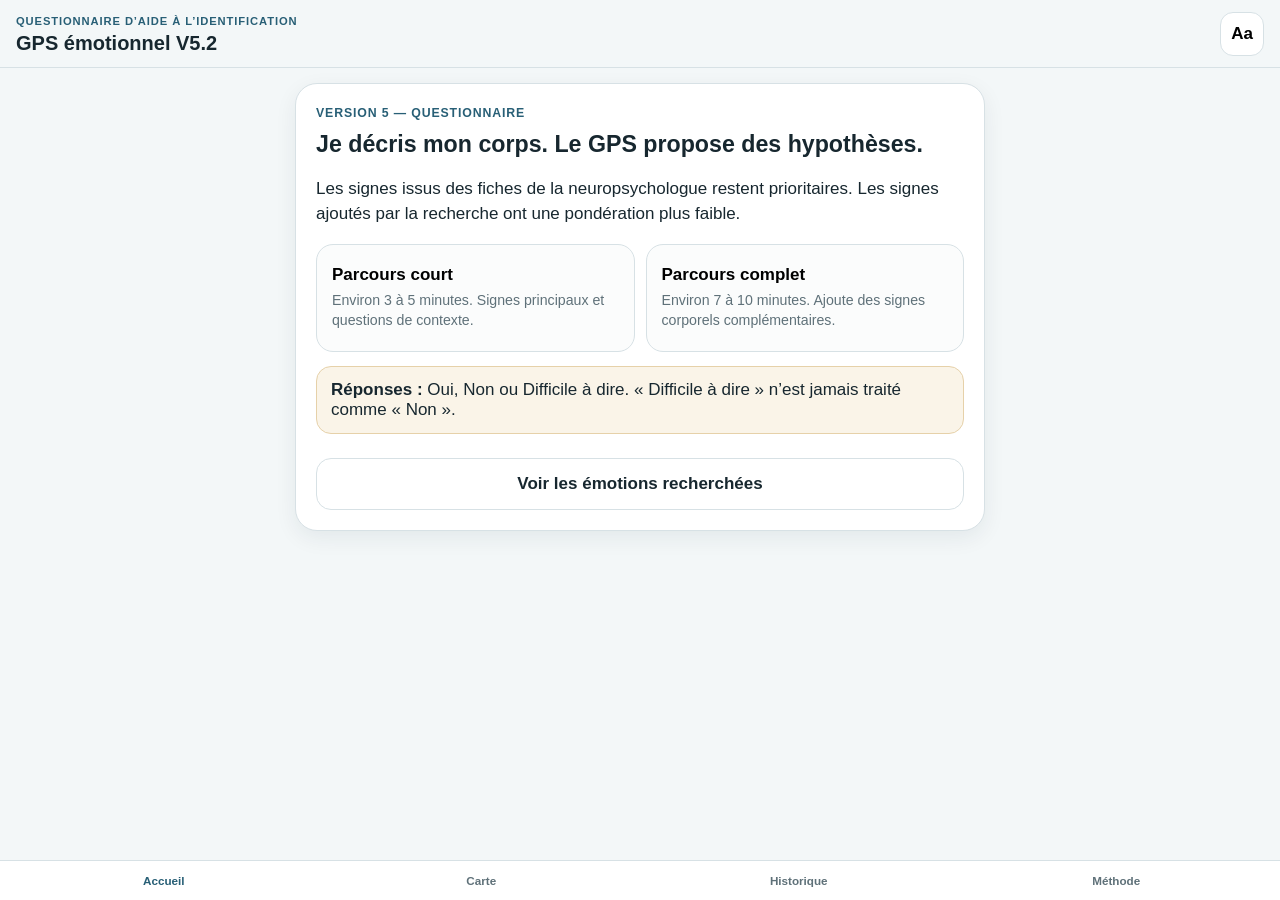
==== commit 916d38a6: "Add files via upload" ====
--- a/index.html
+++ b/index.html
@@ -4,14 +4,13 @@
 <meta charset="utf-8">
 <meta name="viewport" content="width=device-width,initial-scale=1,viewport-fit=cover">
 <meta name="theme-color" content="#285f76">
-<title>GPS émotionnel V5</title>
+<title>GPS émotionnel V5.2</title>
 <link rel="manifest" href="manifest.webmanifest">
-<link rel="apple-touch-icon" href="icons/icon-192.png">
 <link rel="stylesheet" href="styles.css">
 </head>
 <body>
 <header class="top">
-  <div><p>QUESTIONNAIRE D’AIDE À L’IDENTIFICATION</p><h1>GPS émotionnel V5</h1></div>
+  <div><p>QUESTIONNAIRE D’AIDE À L’IDENTIFICATION</p><h1>GPS émotionnel V5.2</h1></div>
   <button id="settings" class="square" aria-label="Réglages">Aa</button>
 </header>
 <main id="app"></main>
--- a/styles.css
+++ b/styles.css
@@ -1,2 +1,49 @@
 :root{--bg:#f3f7f8;--card:#fff;--ink:#17272f;--muted:#5f7179;--line:#d7e1e5;--accent:#285f76;--soft:#e2eef2;--yes:#23764b;--no:#59666d;--maybe:#986514;--font:17px}
-*{box-sizing:border-box}html,body{margin:0;background:var(--bg);color:var(--ink)}body{font-family:-apple-system,BlinkMacSystemFont,"Segoe UI",Roboto,Arial,sans-serif;font-size:var(--font);padding-bottom:74px}button,input,select,textarea{font:inherit}button{cursor:pointer}.top{position:sticky;top:0;z-index:10;display:flex;justify-content:space-between;align-items:center;padding:calc(12px + env(safe-area-inset-top)) 16px 11px;background:rgba(243,247,248,.96);border-bottom:1px solid var(--line);backdrop-filter:blur(10px)}.top p{margin:0;color:var(--accent);font-size:.7rem;font-weight:900;letter-spacing:.08em}.top h1{font-size:1.25rem;margin:.15rem 0 0}main{max-width:720px;margin:auto;padding:15px}.card{background:var(--card);border:1px solid var(--line);border-radius:22px;padding:20px;box-shadow:0 7px 22px rgba(20,40,50,.07)}h2{font-size:1.45rem;line-height:1.25;margin:.2rem 0 .8rem}h3{font-size:1.05rem;margin:.2rem 0 .5rem}p{line-height:1.48}.eyebrow{font-size:.77rem;font-weight:900;letter-spacing:.07em;text-transform:uppercase;color:var(--accent);margin:0 0 .5rem}.muted{color:var(--muted)}.notice{padding:13px 14px;border-radius:15px;background:#faf4e8;border:1px solid #e6d1a9;margin:14px 0}.danger{background:#f9ecea;border-color:#e6c2be}.safe{background:#edf7f1;border-color:#c3dfce}.grid{display:grid;grid-template-columns:1fr 1fr;gap:11px}.choice,.module{border:1px solid var(--line);border-radius:17px;background:#fbfcfc;padding:15px;text-align:left;min-height:108px}.choice strong,.module strong{display:block;margin-bottom:5px}.choice small,.module small{color:var(--muted);line-height:1.35}.primary,.secondary,.answer{width:100%;min-height:52px;border-radius:15px;padding:12px 15px;font-weight:800;margin-top:10px}.primary{background:var(--accent);border:1px solid var(--accent);color:#fff}.secondary{background:var(--card);border:1px solid var(--line);color:var(--ink)}.square{width:44px;height:44px;border-radius:13px;border:1px solid var(--line);background:var(--card);font-weight:900}.row{display:flex;justify-content:space-between;align-items:center;gap:12px}.progress-label{display:flex;justify-content:space-between;font-size:.82rem;color:var(--muted);margin-bottom:7px}.progress{height:10px;border-radius:999px;background:#dfe7ea;overflow:hidden;margin-bottom:14px}.progress div{height:100%;background:var(--accent);border-radius:999px}.qcard{min-height:440px;display:flex;flex-direction:column}.zone{display:inline-flex;align-self:flex-start;padding:7px 10px;border-radius:999px;background:var(--soft);color:var(--accent);font-size:.82rem;font-weight:850}.question{font-size:1.65rem;margin:20px 0 8px}.help{color:var(--muted);margin:0}.answers{display:grid;gap:10px;margin-top:auto;padding-top:22px}.answer{margin:0;text-align:left;border:1px solid var(--line)}.yes{background:#edf7f1;border-color:#bedfca;color:#164d31}.no{background:#f1f4f5;color:#39464d}.unsure{background:#fbf2e4;border-color:#e5cca4;color:#6d4708}.confirmation{padding:10px;border-radius:12px;background:var(--soft);color:var(--accent);font-weight:850;text-align:center;margin-top:12px}.tier{margin-top:10px;font-size:.75rem;color:var(--muted)}.mix{display:grid;gap:13px;margin:20px 0}.mixrow{display:grid;grid-template-columns:112px 1fr 45px;gap:9px;align-items:center}.bar{height:14px;border-radius:999px;background:#e1e8eb;overflow:hidden}.bar div{height:100%;background:var(--accent);border-radius:999px}.pct{text-align:right;font-weight:900}.evidence{padding:12px;border:1px solid var(--line);border-radius:14px;margin-top:9px;background:#fbfcfc}.evidence p{margin:.3rem 0}.tag{display:inline-block;padding:6px 8px;border-radius:999px;background:var(--soft);color:var(--accent);font-size:.78rem;font-weight:800;margin:3px}.field{display:grid;gap:7px;margin:15px 0;font-weight:800}.field input,.field textarea,.field select{width:100%;padding:12px;border:1px solid var(--line);border-radius:13px;background:var(--card);color:var(--ink)}.field textarea{min-height:90px}.map{display:grid;grid-template-columns:repeat(2,1fr);gap:10px}.map button{border:1px solid var(--line);background:var(--card);border-radius:16px;padding:14px;text-align:left}.map .icon{font-size:1.5rem;display:block}.history-item{padding:14px 0;border-top:1px solid var(--line)}.history-item:first-child{border-top:0}nav{position:fixed;bottom:0;left:0;right:0;z-index:12;display:grid;grid-template-columns:repeat(4,1fr);background:rgba(255,255,255,.97);border-top:1px solid var(--line);padding:7px 5px calc(7px + env(safe-area-inset-bottom))}nav button{border:0;background:transparent;color:var(--muted);font-size:.73rem;font-weight:800;padding:6px}nav button.active{color:var(--accent)}dialog{width:min(92vw,500px);border:0;border-radius:20px;padding:18px;background:var(--card);color:var(--ink)}dialog::backdrop{background:rgba(0,0,0,.35)}.check{display:block;padding:13px 0;border-top:1px solid var(--line)}.font-large{--font:19px}.font-xlarge{--font:22px}.high-contrast{--bg:#fff;--card:#fff;--ink:#000;--muted:#222;--line:#000;--accent:#003f59;--soft:#d7edf6}.reduce-motion *{transition:none!important;animation:none!important}@media(max-width:480px){main{padding:12px}.card{padding:17px}.grid,.map{grid-template-columns:1fr}.question{font-size:1.45rem}.mixrow{grid-template-columns:100px 1fr 42px}}+*{box-sizing:border-box}html,body{margin:0;background:var(--bg);color:var(--ink)}body{font-family:-apple-system,BlinkMacSystemFont,"Segoe UI",Roboto,Arial,sans-serif;font-size:var(--font);padding-bottom:74px}button,input,select,textarea{font:inherit}button{cursor:pointer}.top{position:sticky;top:0;z-index:10;display:flex;justify-content:space-between;align-items:center;padding:calc(12px + env(safe-area-inset-top)) 16px 11px;background:rgba(243,247,248,.96);border-bottom:1px solid var(--line);backdrop-filter:blur(10px)}.top p{margin:0;color:var(--accent);font-size:.7rem;font-weight:900;letter-spacing:.08em}.top h1{font-size:1.25rem;margin:.15rem 0 0}main{max-width:720px;margin:auto;padding:15px}.card{background:var(--card);border:1px solid var(--line);border-radius:22px;padding:20px;box-shadow:0 7px 22px rgba(20,40,50,.07)}h2{font-size:1.45rem;line-height:1.25;margin:.2rem 0 .8rem}h3{font-size:1.05rem;margin:.2rem 0 .5rem}p{line-height:1.48}.eyebrow{font-size:.77rem;font-weight:900;letter-spacing:.07em;text-transform:uppercase;color:var(--accent);margin:0 0 .5rem}.muted{color:var(--muted)}.notice{padding:13px 14px;border-radius:15px;background:#faf4e8;border:1px solid #e6d1a9;margin:14px 0}.danger{background:#f9ecea;border-color:#e6c2be}.safe{background:#edf7f1;border-color:#c3dfce}.grid{display:grid;grid-template-columns:1fr 1fr;gap:11px}.choice,.module{border:1px solid var(--line);border-radius:17px;background:#fbfcfc;padding:15px;text-align:left;min-height:108px}.choice strong,.module strong{display:block;margin-bottom:5px}.choice small,.module small{color:var(--muted);line-height:1.35}.primary,.secondary,.answer{width:100%;min-height:52px;border-radius:15px;padding:12px 15px;font-weight:800;margin-top:10px}.primary{background:var(--accent);border:1px solid var(--accent);color:#fff}.secondary{background:var(--card);border:1px solid var(--line);color:var(--ink)}.square{width:44px;height:44px;border-radius:13px;border:1px solid var(--line);background:var(--card);font-weight:900}.row{display:flex;justify-content:space-between;align-items:center;gap:12px}.progress-label{display:flex;justify-content:space-between;font-size:.82rem;color:var(--muted);margin-bottom:7px}.progress{height:10px;border-radius:999px;background:#dfe7ea;overflow:hidden;margin-bottom:14px}.progress div{height:100%;background:var(--accent);border-radius:999px}.qcard{min-height:440px;display:flex;flex-direction:column}.zone{display:inline-flex;align-self:flex-start;padding:7px 10px;border-radius:999px;background:var(--soft);color:var(--accent);font-size:.82rem;font-weight:850}.question{font-size:1.65rem;margin:20px 0 8px}.help{color:var(--muted);margin:0}.answers{display:grid;gap:10px;margin-top:auto;padding-top:22px}.answer{margin:0;text-align:left;border:1px solid var(--line)}.yes{background:#edf7f1;border-color:#bedfca;color:#164d31}.no{background:#f1f4f5;color:#39464d}.unsure{background:#fbf2e4;border-color:#e5cca4;color:#6d4708}.confirmation{padding:10px;border-radius:12px;background:var(--soft);color:var(--accent);font-weight:850;text-align:center;margin-top:12px}.tier{margin-top:10px;font-size:.75rem;color:var(--muted)}.mix{display:grid;gap:13px;margin:20px 0}.mixrow{display:grid;grid-template-columns:112px 1fr 45px;gap:9px;align-items:center}.bar{height:14px;border-radius:999px;background:#e1e8eb;overflow:hidden}.bar div{height:100%;background:var(--accent);border-radius:999px}.pct{text-align:right;font-weight:900}.evidence{padding:12px;border:1px solid var(--line);border-radius:14px;margin-top:9px;background:#fbfcfc}.evidence p{margin:.3rem 0}.tag{display:inline-block;padding:6px 8px;border-radius:999px;background:var(--soft);color:var(--accent);font-size:.78rem;font-weight:800;margin:3px}.field{display:grid;gap:7px;margin:15px 0;font-weight:800}.field input,.field textarea,.field select{width:100%;padding:12px;border:1px solid var(--line);border-radius:13px;background:var(--card);color:var(--ink)}.field textarea{min-height:90px}.map{display:grid;grid-template-columns:repeat(2,1fr);gap:10px}.map button{border:1px solid var(--line);background:var(--card);border-radius:16px;padding:14px;text-align:left}.map .icon{font-size:1.5rem;display:block}.history-item{padding:14px 0;border-top:1px solid var(--line)}.history-item:first-child{border-top:0}nav{position:fixed;bottom:0;left:0;right:0;z-index:12;display:grid;grid-template-columns:repeat(4,1fr);background:rgba(255,255,255,.97);border-top:1px solid var(--line);padding:7px 5px calc(7px + env(safe-area-inset-bottom))}nav button{border:0;background:transparent;color:var(--muted);font-size:.73rem;font-weight:800;padding:6px}nav button.active{color:var(--accent)}dialog{width:min(92vw,500px);border:0;border-radius:20px;padding:18px;background:var(--card);color:var(--ink)}dialog::backdrop{background:rgba(0,0,0,.35)}.check{display:block;padding:13px 0;border-top:1px solid var(--line)}.font-large{--font:19px}.font-xlarge{--font:22px}.high-contrast{--bg:#fff;--card:#fff;--ink:#000;--muted:#222;--line:#000;--accent:#003f59;--soft:#d7edf6}.reduce-motion *{transition:none!important;animation:none!important}@media(max-width:480px){main{padding:12px}.card{padding:17px}.grid,.map{grid-template-columns:1fr}.question{font-size:1.45rem}.mixrow{grid-template-columns:100px 1fr 42px}}.hidden{display:none!important}.map-instruction,.map-caption{text-align:center;color:var(--muted)}.map-mode-tabs{display:grid;grid-template-columns:1fr 1fr;gap:8px;margin:14px 0}.map-tab{border:1px solid var(--line);border-radius:999px;background:var(--card);padding:10px;font-weight:800}.map-tab.active{background:var(--accent);color:#fff}.body-map-layout{display:grid;grid-template-columns:minmax(220px,1fr) minmax(230px,1.1fr);gap:15px;align-items:center}.body-map-stage{background:radial-gradient(circle,var(--soft),transparent 69%);border-radius:28px}.body-map-svg{width:100%;max-height:500px}.body-outline{fill:none;stroke:var(--muted);stroke-width:4;stroke-linecap:round;opacity:.45}.svg-zone{cursor:pointer}.zone-shape{fill:var(--card);stroke:var(--line);stroke-width:2}.svg-zone:hover .zone-shape,.zone-shape.active-zone{fill:var(--soft);stroke:var(--accent);stroke-width:4}.svg-zone text{font-size:9px;font-weight:900;text-anchor:middle;fill:var(--ink);pointer-events:none}.zone-title{text-align:center;font-size:1.25rem;font-weight:900;color:var(--accent);margin-bottom:12px}.emotion-orbit{display:grid;grid-template-columns:repeat(2,1fr);gap:10px}.emotion-bubble{min-height:86px;border:2px solid var(--line);border-radius:50%;background:var(--card);display:flex;flex-direction:column;align-items:center;justify-content:center;font-weight:850}.bubble-icon{font-size:1.7rem}.compass-wrap{position:relative;width:min(100%,560px);aspect-ratio:1;margin:auto;border:2px solid var(--line);border-radius:24px;overflow:hidden}.axis{position:absolute;background:var(--muted);opacity:.45}.axis-h{left:7%;right:7%;top:50%;height:2px}.axis-v{top:7%;bottom:7%;left:50%;width:2px}.axis-label{position:absolute;font-size:.66rem;font-weight:900;color:var(--muted)}.axis-label.top{top:2%;left:50%;transform:translateX(-50%)}.axis-label.bottom{bottom:2%;left:50%;transform:translateX(-50%)}.axis-label.left{left:0;top:50%;transform:translateY(-50%) rotate(-90deg)}.axis-label.right{right:0;top:50%;transform:translateY(-50%) rotate(90deg)}.compass-emotion{position:absolute;transform:translate(-50%,-50%);width:70px;height:70px;border:2px solid var(--line);border-radius:50%;background:var(--card);display:flex;flex-direction:column;align-items:center;justify-content:center}.compass-emotion span{font-size:1.3rem}.compass-emotion small{font-size:.65rem}.emotion-hero{display:flex;align-items:center;gap:14px;background:var(--soft);border-radius:18px;padding:14px;margin:12px 0}.emotion-hero>span{font-size:2.6rem}.visual-sequence{display:grid;grid-template-columns:1fr auto 1fr auto 1fr;gap:7px;align-items:stretch}.sequence-step{border:1px solid var(--line);border-radius:16px;padding:11px;text-align:center;display:flex;flex-direction:column;gap:5px}.sequence-step strong{color:var(--accent);font-size:.75rem}.visual-sequence>b{display:grid;place-items:center;color:var(--accent)}.mini-body-and-needs{display:grid;grid-template-columns:170px 1fr;gap:15px;align-items:center;margin:15px 0}.need-tiles{display:grid;gap:8px}.need-tile{border:1px solid var(--line);border-radius:14px;padding:10px}.symptom-pictos{display:grid;grid-template-columns:repeat(2,1fr);gap:9px}.symptom-card{border:1px solid var(--line);border-radius:15px;padding:10px;display:flex;align-items:center;gap:9px}.symptom-card>span{width:32px;height:32px;border-radius:50%;background:var(--soft);color:var(--accent);display:grid;place-items:center;font-weight:900;flex:0 0 auto}@media(max-width:560px){.body-map-layout{grid-template-columns:1fr}.emotion-orbit{grid-template-columns:repeat(3,1fr)}.emotion-bubble{min-height:75px;font-size:.72rem}.compass-emotion{width:58px;height:58px}.visual-sequence{grid-template-columns:1fr}.visual-sequence>b{transform:rotate(90deg)}.mini-body-and-needs{grid-template-columns:105px 1fr}.symptom-pictos{grid-template-columns:1fr}}
+/* V5.2 — corps humain réaliste et boussole sans chevauchement */
+.realistic-map-card{overflow:hidden}
+.real-map-layout{display:grid;grid-template-columns:minmax(260px,1.15fr) minmax(230px,.85fr);gap:18px;align-items:center}
+.body-view-switch{display:flex;justify-content:center;gap:8px;margin:8px 0 12px}
+.body-view-switch button{border:1px solid var(--line);border-radius:999px;padding:8px 18px;background:var(--card);font-weight:800}
+.body-view-switch button.active{background:var(--accent);color:#fff;border-color:var(--accent)}
+.anatomy-stage{display:grid;place-items:center}
+.real-body-frame{position:relative;width:100%;max-width:390px;aspect-ratio:.58;overflow:hidden;border-radius:28px;background:linear-gradient(180deg,#eef3f5,#dfe8eb);border:1px solid var(--line)}
+.real-body-image{position:absolute;height:100%;width:auto;max-width:none;top:0;filter:saturate(.72) contrast(.97)}
+.real-body-frame.front .real-body-image{left:0;transform:translateX(-1%) scale(1.03);transform-origin:left center}
+.real-body-frame.back .real-body-image{right:0;transform:translateX(1%) scale(1.03);transform-origin:right center}
+.body-crop{position:absolute;inset:0;pointer-events:none;background:linear-gradient(90deg,rgba(243,247,248,.96) 0 4%,transparent 12% 88%,rgba(243,247,248,.96) 96% 100%)}
+.anatomy-overlay{position:absolute;inset:0}
+.anatomy-zone{position:absolute;transform:translate(-50%,-50%);border:2px solid rgba(40,95,118,.55);background:rgba(40,95,118,.13);border-radius:45%;color:transparent;min-width:20px;min-height:20px}
+.anatomy-zone:hover,.anatomy-zone:focus,.anatomy-zone.selected{background:rgba(40,95,118,.36);border-color:var(--accent);box-shadow:0 0 0 3px rgba(255,255,255,.75)}
+.anatomy-zone span{position:absolute;left:50%;top:50%;transform:translate(-50%,-50%);font-size:.62rem;color:var(--ink);font-weight:900;background:rgba(255,255,255,.84);padding:2px 4px;border-radius:5px;white-space:nowrap;opacity:0}
+.anatomy-zone.selected span,.anatomy-zone:focus span{opacity:1}
+.view-caption{position:absolute;bottom:9px;left:50%;transform:translateX(-50%);background:rgba(255,255,255,.88);border:1px solid var(--line);border-radius:999px;padding:5px 10px;font-size:.68rem;font-weight:900;color:var(--accent)}
+.image-credit{font-size:.76rem;color:var(--muted);margin-top:12px}.image-credit summary{cursor:pointer;text-align:center}.image-credit p{line-height:1.35}
+
+/* Boussole à quatre secteurs : emplacements fixes */
+.compass-v52{position:relative;display:grid;grid-template-columns:1fr 1fr;grid-template-rows:1fr 1fr;gap:12px;width:min(100%,650px);margin:0 auto;padding:42px;border-radius:28px;background:var(--soft);border:1px solid var(--line)}
+.compass-sector{position:relative;min-height:230px;border:2px solid var(--line);border-radius:22px;padding:42px 12px 12px;background:var(--card);transition:opacity .18s}
+.compass-sector h3{position:absolute;top:9px;left:12px;margin:0;font-size:.8rem;color:var(--accent);line-height:1.05}.compass-sector h3 small{font-weight:600;color:var(--muted)}
+.sector-grid{display:grid;grid-template-columns:1fr 1fr;gap:8px;height:100%;align-content:center}.sector-grid.one{grid-template-columns:1fr;place-items:center}
+.compass-emotion{position:static!important;transform:none!important;width:auto!important;height:auto!important;min-height:74px;border:2px solid var(--line);border-radius:16px;background:#fbfcfc;display:flex;flex-direction:column;align-items:center;justify-content:center;padding:7px;color:var(--ink)}
+.compass-emotion:hover,.compass-emotion:focus{border-color:var(--accent);background:var(--soft)}
+.compass-symbol{font-size:1.45rem}.compass-emotion strong{font-size:.76rem;text-align:center}
+.compass-center{position:absolute;left:50%;top:50%;transform:translate(-50%,-50%);width:92px;height:92px;border-radius:50%;display:grid;place-items:center;text-align:center;background:var(--accent);color:#fff;border:6px solid var(--soft);font-size:.7rem;font-weight:900;z-index:4}
+.compass-axis{position:absolute;display:flex;justify-content:space-between;color:var(--muted);font-size:.65rem;font-weight:900;pointer-events:none}
+.compass-axis.vertical{top:8px;bottom:8px;left:50%;flex-direction:column;align-items:center;transform:translateX(-50%)}
+.compass-axis.horizontal{left:8px;right:8px;top:50%;transform:translateY(-50%)}
+.compass-controls{display:grid;grid-template-columns:repeat(2,1fr);gap:8px;margin:14px auto 0;max-width:650px}
+.compass-filter{border:1px solid var(--line);border-radius:13px;background:var(--card);padding:10px;font-weight:750}.compass-filter.reset{grid-column:1/-1}
+.compass-sector.dimmed{opacity:.18}
+.mini-real-body-and-needs{display:grid;grid-template-columns:190px 1fr;gap:16px;align-items:center;margin:16px 0}
+.mini-real-body .real-body-frame{max-height:330px}.mini-real-body .anatomy-zone span,.mini-real-body .view-caption{display:none}
+@media(max-width:620px){
+ .real-map-layout{grid-template-columns:1fr}.real-body-frame{max-width:350px}
+ .compass-v52{padding:32px 7px;gap:7px}.compass-sector{min-height:215px;padding:38px 6px 8px}.sector-grid{gap:5px}
+ .compass-emotion{min-height:70px;padding:4px}.compass-emotion strong{font-size:.66rem}.compass-center{width:72px;height:72px;font-size:.58rem;border-width:4px}
+ .compass-axis{font-size:.55rem}.mini-real-body-and-needs{grid-template-columns:120px 1fr}
+}
+@media(max-width:390px){
+ .compass-v52{padding-left:3px;padding-right:3px}.compass-sector{min-height:205px}
+ .compass-emotion strong{font-size:.6rem}.compass-symbol{font-size:1.2rem}
+}
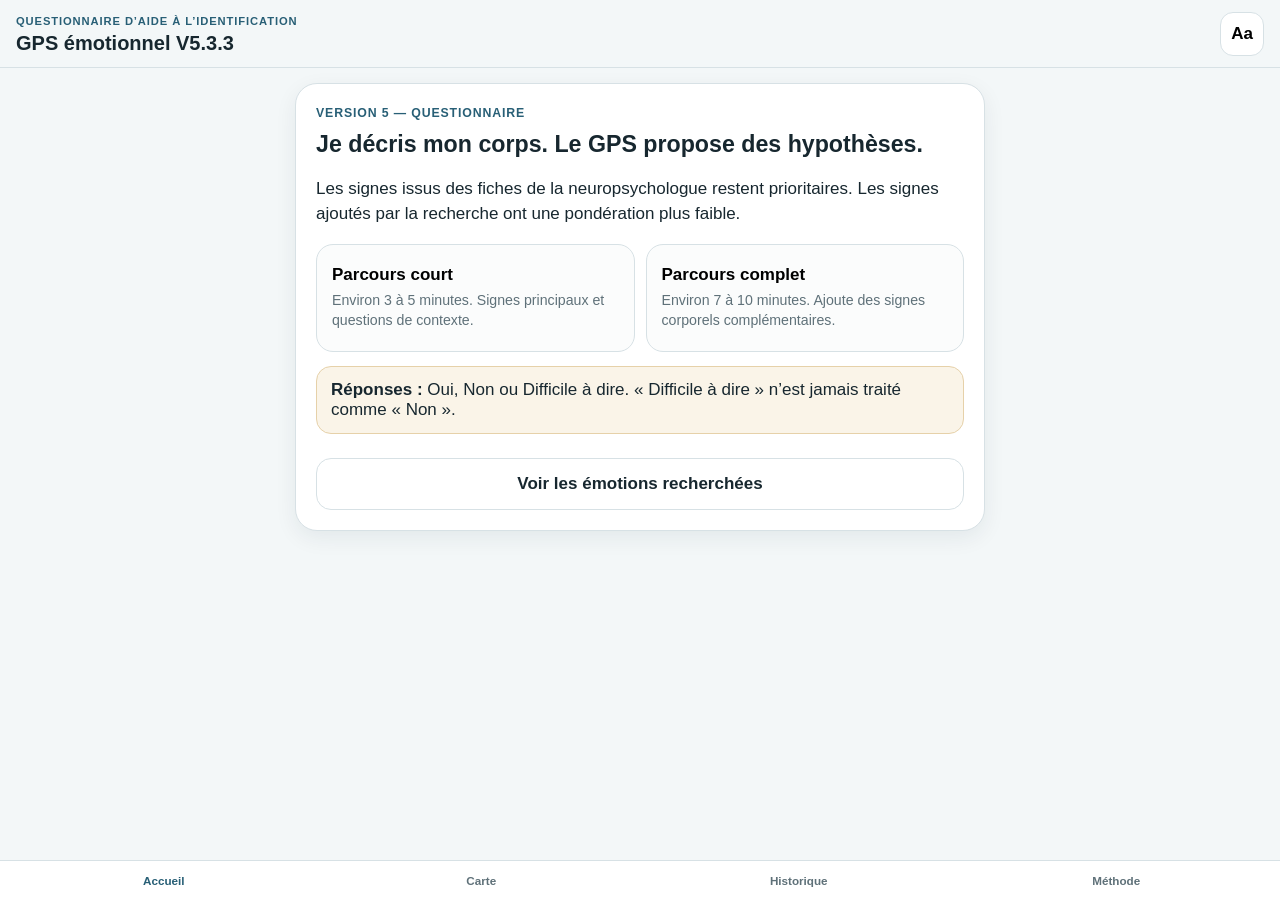
==== commit bc1ab3cf: "Add files via upload" ====
--- a/index.html
+++ b/index.html
@@ -4,13 +4,13 @@
 <meta charset="utf-8">
 <meta name="viewport" content="width=device-width,initial-scale=1,viewport-fit=cover">
 <meta name="theme-color" content="#285f76">
-<title>GPS émotionnel V5.2</title>
+<title>GPS émotionnel V5.3.3</title>
 <link rel="manifest" href="manifest.webmanifest">
 <link rel="stylesheet" href="styles.css">
 </head>
 <body>
 <header class="top">
-  <div><p>QUESTIONNAIRE D’AIDE À L’IDENTIFICATION</p><h1>GPS émotionnel V5.2</h1></div>
+  <div><p>QUESTIONNAIRE D’AIDE À L’IDENTIFICATION</p><h1>GPS émotionnel V5.3.3</h1></div>
   <button id="settings" class="square" aria-label="Réglages">Aa</button>
 </header>
 <main id="app"></main>
--- a/styles.css
+++ b/styles.css
@@ -47,3 +47,42 @@
  .compass-v52{padding-left:3px;padding-right:3px}.compass-sector{min-height:205px}
  .compass-emotion strong{font-size:.6rem}.compass-symbol{font-size:1.2rem}
 }
+
+/* V5.3 — silhouette frontale unique et boussole circulaire */
+.real-map-layout{display:grid;grid-template-columns:minmax(260px,1.1fr) minmax(230px,.9fr);gap:18px;align-items:center}
+.body-v53-frame{position:relative;width:100%;max-width:410px;aspect-ratio:.56;overflow:hidden;border-radius:28px;background:linear-gradient(180deg,#eef3f5,#dce6ea);border:1px solid var(--line)}
+.body-v53-image{position:absolute;inset:0;width:100%;height:100%;object-fit:cover;object-position:center top;filter:saturate(.75) contrast(.96)}
+.body-v53-overlay{position:absolute;inset:0}
+.anatomy-zone{position:absolute;transform:translate(-50%,-50%);border:2px solid rgba(40,95,118,.55);background:rgba(40,95,118,.14);border-radius:45%;color:transparent;min-width:20px;min-height:20px}
+.anatomy-zone:hover,.anatomy-zone:focus,.anatomy-zone.selected{background:rgba(40,95,118,.34);border-color:var(--accent);box-shadow:0 0 0 3px rgba(255,255,255,.74)}
+.anatomy-zone span{position:absolute;left:50%;top:50%;transform:translate(-50%,-50%);font-size:.62rem;color:var(--ink);font-weight:900;background:rgba(255,255,255,.86);padding:2px 4px;border-radius:5px;white-space:nowrap;opacity:0}
+.anatomy-zone.selected span,.anatomy-zone:focus span{opacity:1}
+
+/* Cadran émotionnel circulaire */
+.compass-v53{position:relative;width:min(100%,650px);aspect-ratio:1;margin:8px auto 16px;border-radius:50%;background:
+ linear-gradient(rgba(243,247,248,.24),rgba(243,247,248,.24)),
+ var(--compass-bg) center/cover no-repeat;
+ border:3px solid var(--accent);box-shadow:inset 0 0 0 12px rgba(255,255,255,.65);overflow:hidden}
+.compass-v53::before{content:"";position:absolute;inset:8%;border-radius:50%;background:conic-gradient(from -90deg,rgba(167,50,50,.45) 0 32%,rgba(221,159,25,.42) 32% 48%,rgba(231,211,60,.38) 48% 62%,rgba(75,126,158,.40) 62% 100%);border:2px solid rgba(255,255,255,.75)}
+.compass-v53::after{content:"";position:absolute;inset:31%;border-radius:50%;background:rgba(243,247,248,.88);border:5px solid var(--accent);z-index:1}
+.compass-rings{position:absolute;inset:0;z-index:2;pointer-events:none}
+.ring-label{position:absolute;padding:5px 9px;border-radius:999px;background:rgba(255,255,255,.88);font-size:.68rem;font-weight:900;color:var(--accent);border:1px solid rgba(40,95,118,.25)}
+.ring-label.high{top:3%;left:50%;transform:translateX(-50%)}.ring-label.low{bottom:3%;left:50%;transform:translateX(-50%)}.ring-label.unpleasant{left:1%;top:50%;transform:translateY(-50%) rotate(-90deg)}.ring-label.pleasant{right:1%;top:50%;transform:translateY(-50%) rotate(90deg)}
+.compass-center{position:absolute;left:50%;top:50%;transform:translate(-50%,-50%);width:22%;aspect-ratio:1;border-radius:50%;display:grid;place-items:center;text-align:center;background:var(--accent);color:#fff;font-size:.72rem;font-weight:900;z-index:5;border:5px solid rgba(255,255,255,.9)}
+.compass-needle{position:absolute;left:50%;top:50%;width:4px;height:23%;background:var(--accent);transform:translate(-50%,-100%);transform-origin:50% 100%;z-index:4;border-radius:999px}
+.compass-needle span{position:absolute;top:-10px;left:50%;transform:translateX(-50%);width:0;height:0;border-left:9px solid transparent;border-right:9px solid transparent;border-bottom:18px solid var(--accent)}
+.compass-emotion{position:absolute!important;left:50%!important;top:50%!important;transform:translate(-50%,-50%) rotate(var(--angle)) translateY(-205%) rotate(calc(-1 * var(--angle)))!important;width:16%!important;aspect-ratio:1!important;height:auto!important;min-height:0!important;border:2px solid rgba(40,95,118,.28)!important;border-radius:50%!important;background:rgba(255,255,255,.92)!important;display:flex!important;flex-direction:column!important;align-items:center!important;justify-content:center!important;padding:4px!important;z-index:4;transition:opacity .2s,transform .2s,box-shadow .2s}
+.compass-emotion .compass-symbol{font-size:1.25rem;line-height:1}.compass-emotion strong{font-size:.62rem;line-height:1.05;text-align:center;margin-top:2px}
+.compass-emotion:hover,.compass-emotion:focus,.compass-emotion.focused{border-color:var(--accent)!important;box-shadow:0 0 0 4px rgba(255,255,255,.8)}
+.compass-emotion.focused{transform:translate(-50%,-50%) rotate(var(--angle)) translateY(-218%) rotate(calc(-1 * var(--angle))) scale(1.08)!important}
+.compass-emotion.dimmed{opacity:.16}
+.compass-controls{display:grid;grid-template-columns:repeat(2,1fr);gap:8px;max-width:650px;margin:0 auto}.compass-filter{border:1px solid var(--line);border-radius:999px;background:var(--card);padding:10px;font-weight:800}.compass-filter.reset{grid-column:1/-1}
+.mini-real-body-and-needs{display:grid;grid-template-columns:180px 1fr;gap:16px;align-items:center;margin:16px 0}.mini-real-body .body-v53-frame{max-height:340px}.mini-real-body .anatomy-zone span{display:none}
+@media(max-width:620px){
+ .real-map-layout{grid-template-columns:1fr}.body-v53-frame{max-width:360px}
+ .compass-emotion{width:18%!important}.compass-emotion strong{font-size:.56rem}.compass-center{font-size:.58rem}.ring-label{font-size:.55rem}
+ .mini-real-body-and-needs{grid-template-columns:115px 1fr}
+}
+@media(max-width:390px){
+ .compass-emotion{width:19%!important}.compass-emotion strong{font-size:.5rem}.compass-emotion .compass-symbol{font-size:1.05rem}
+}
